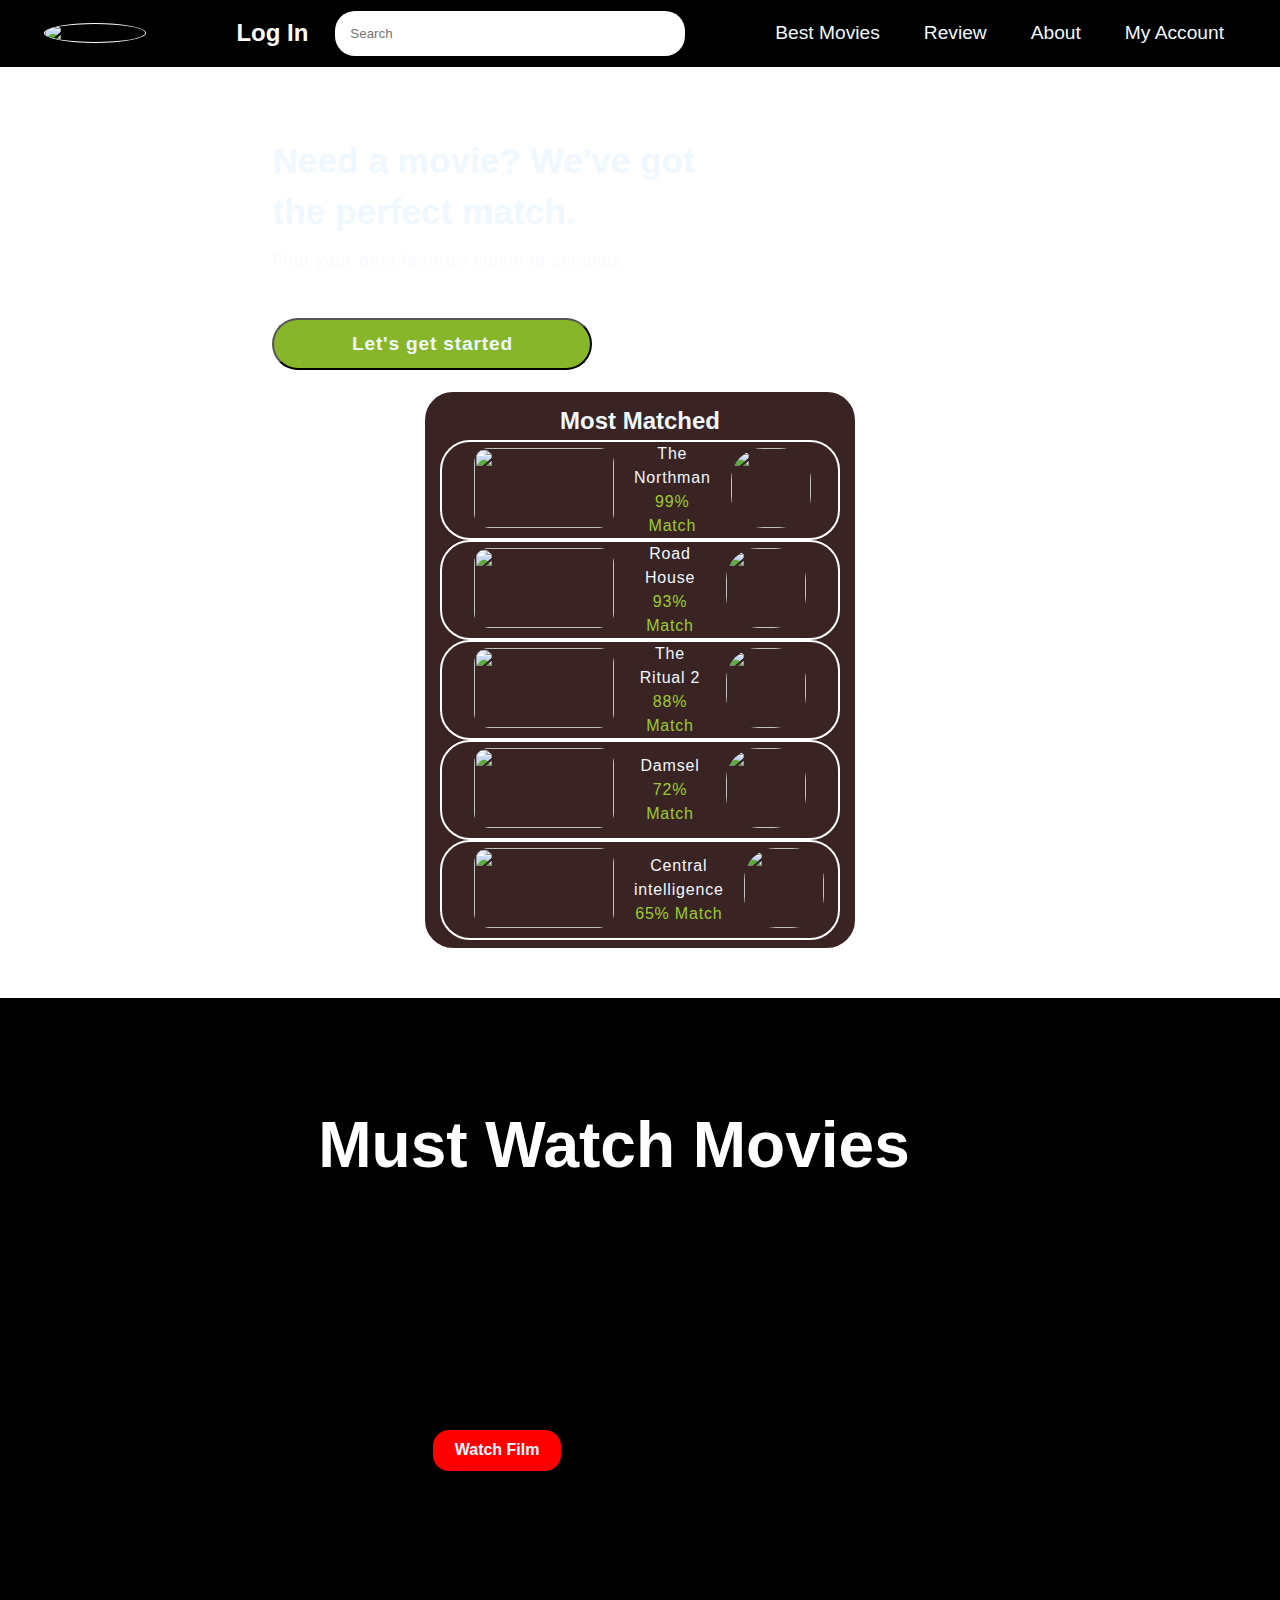
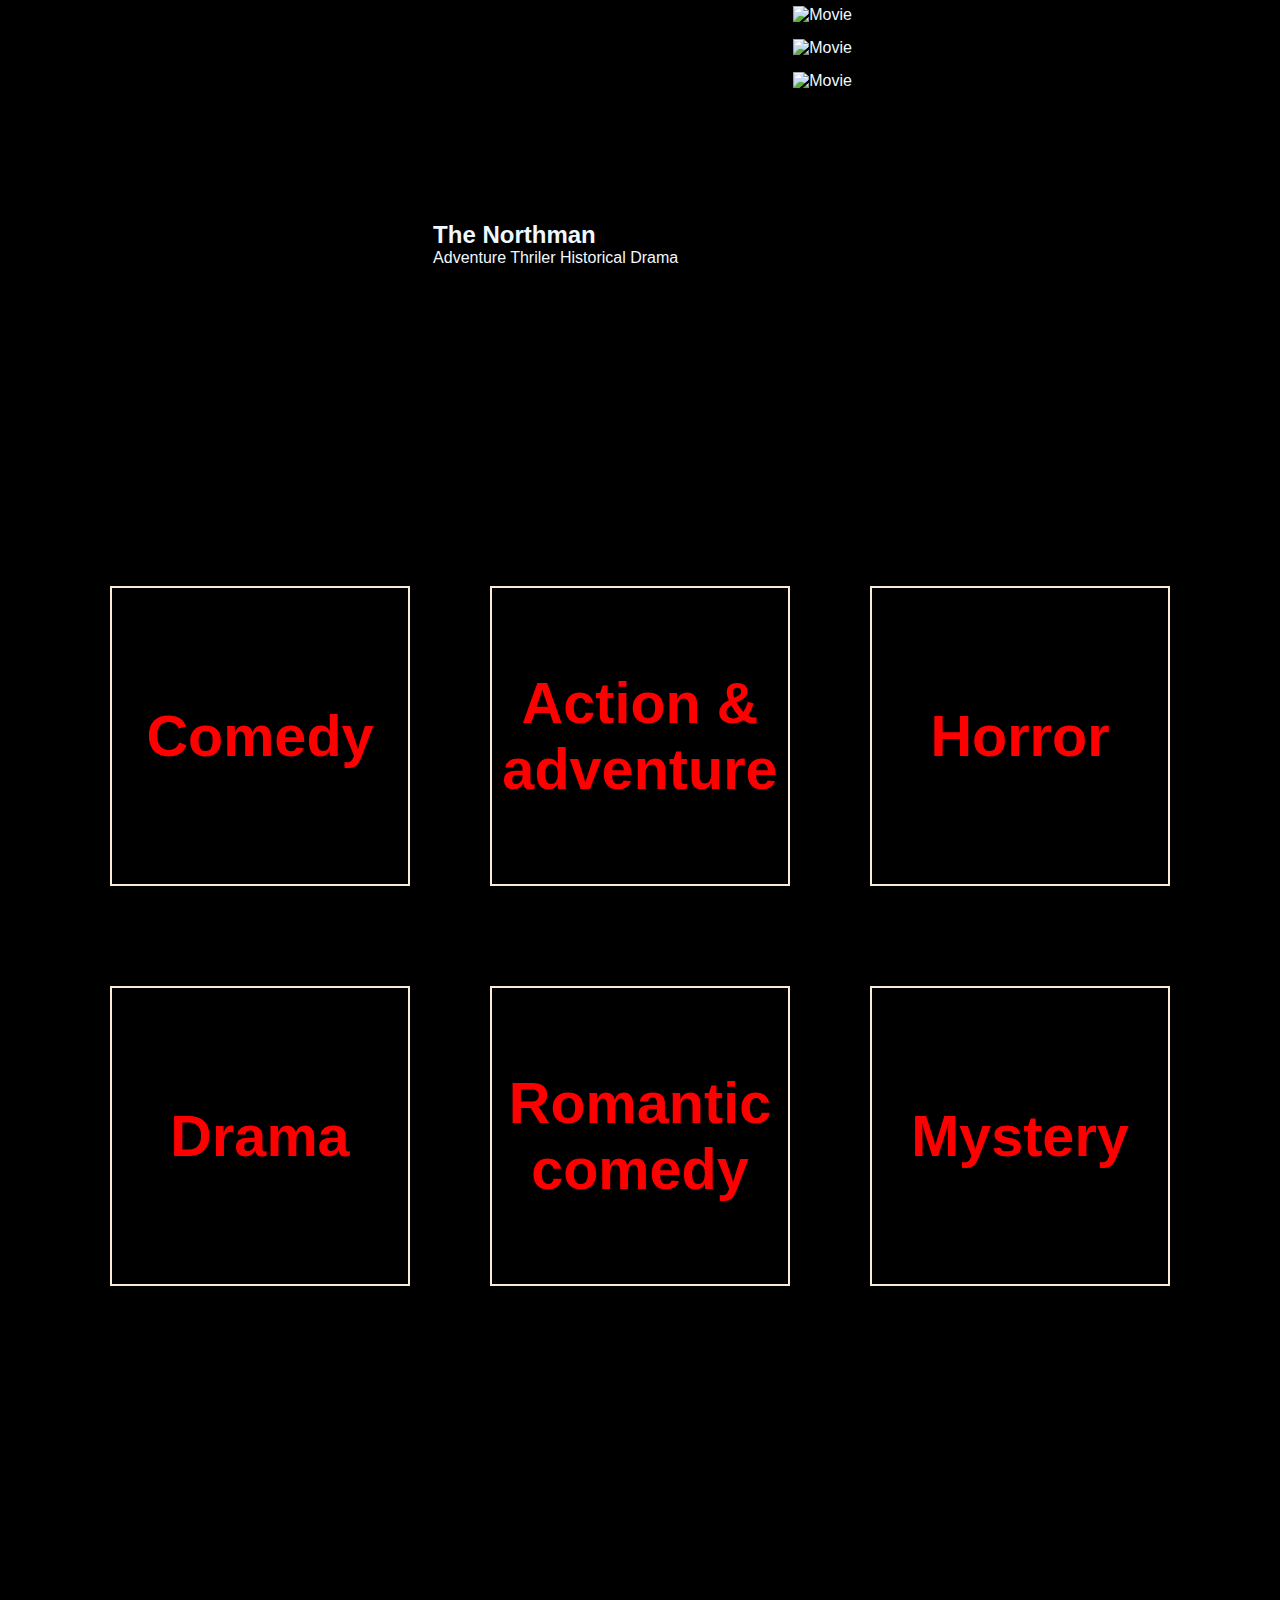
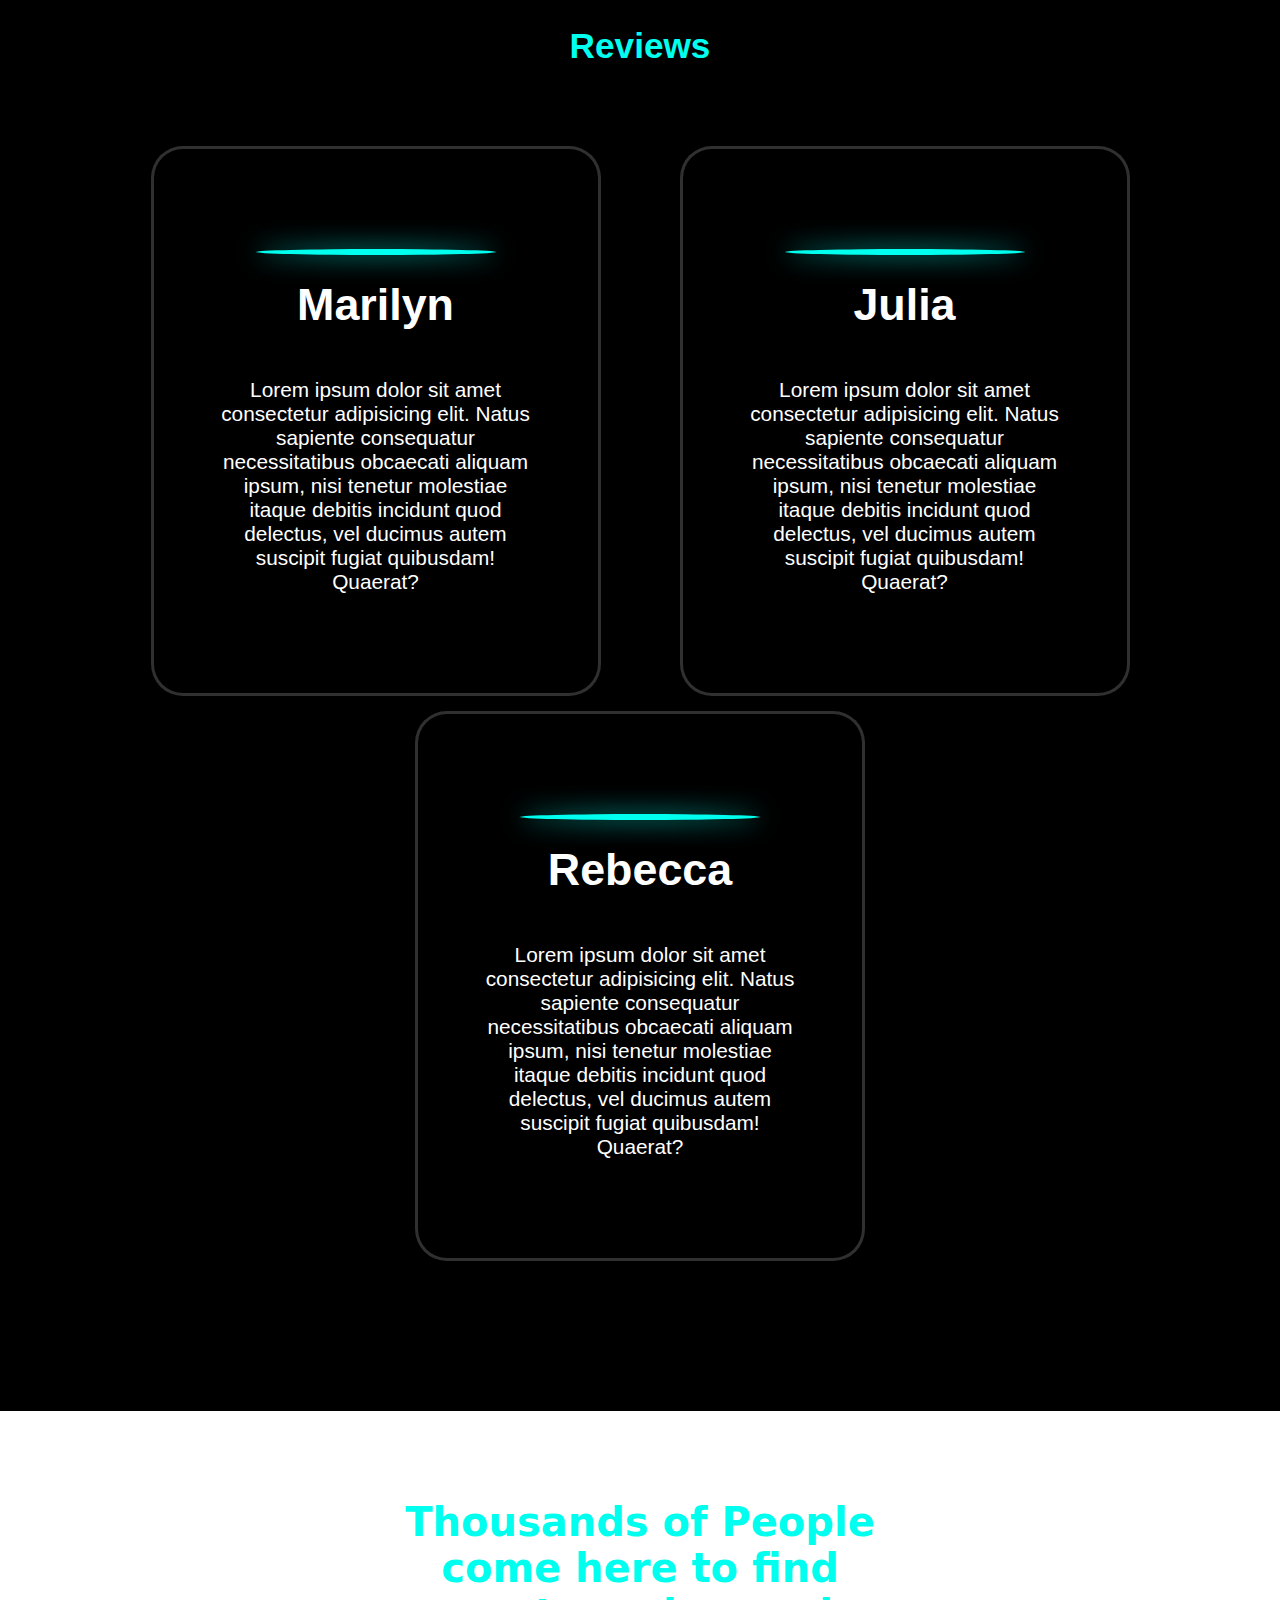
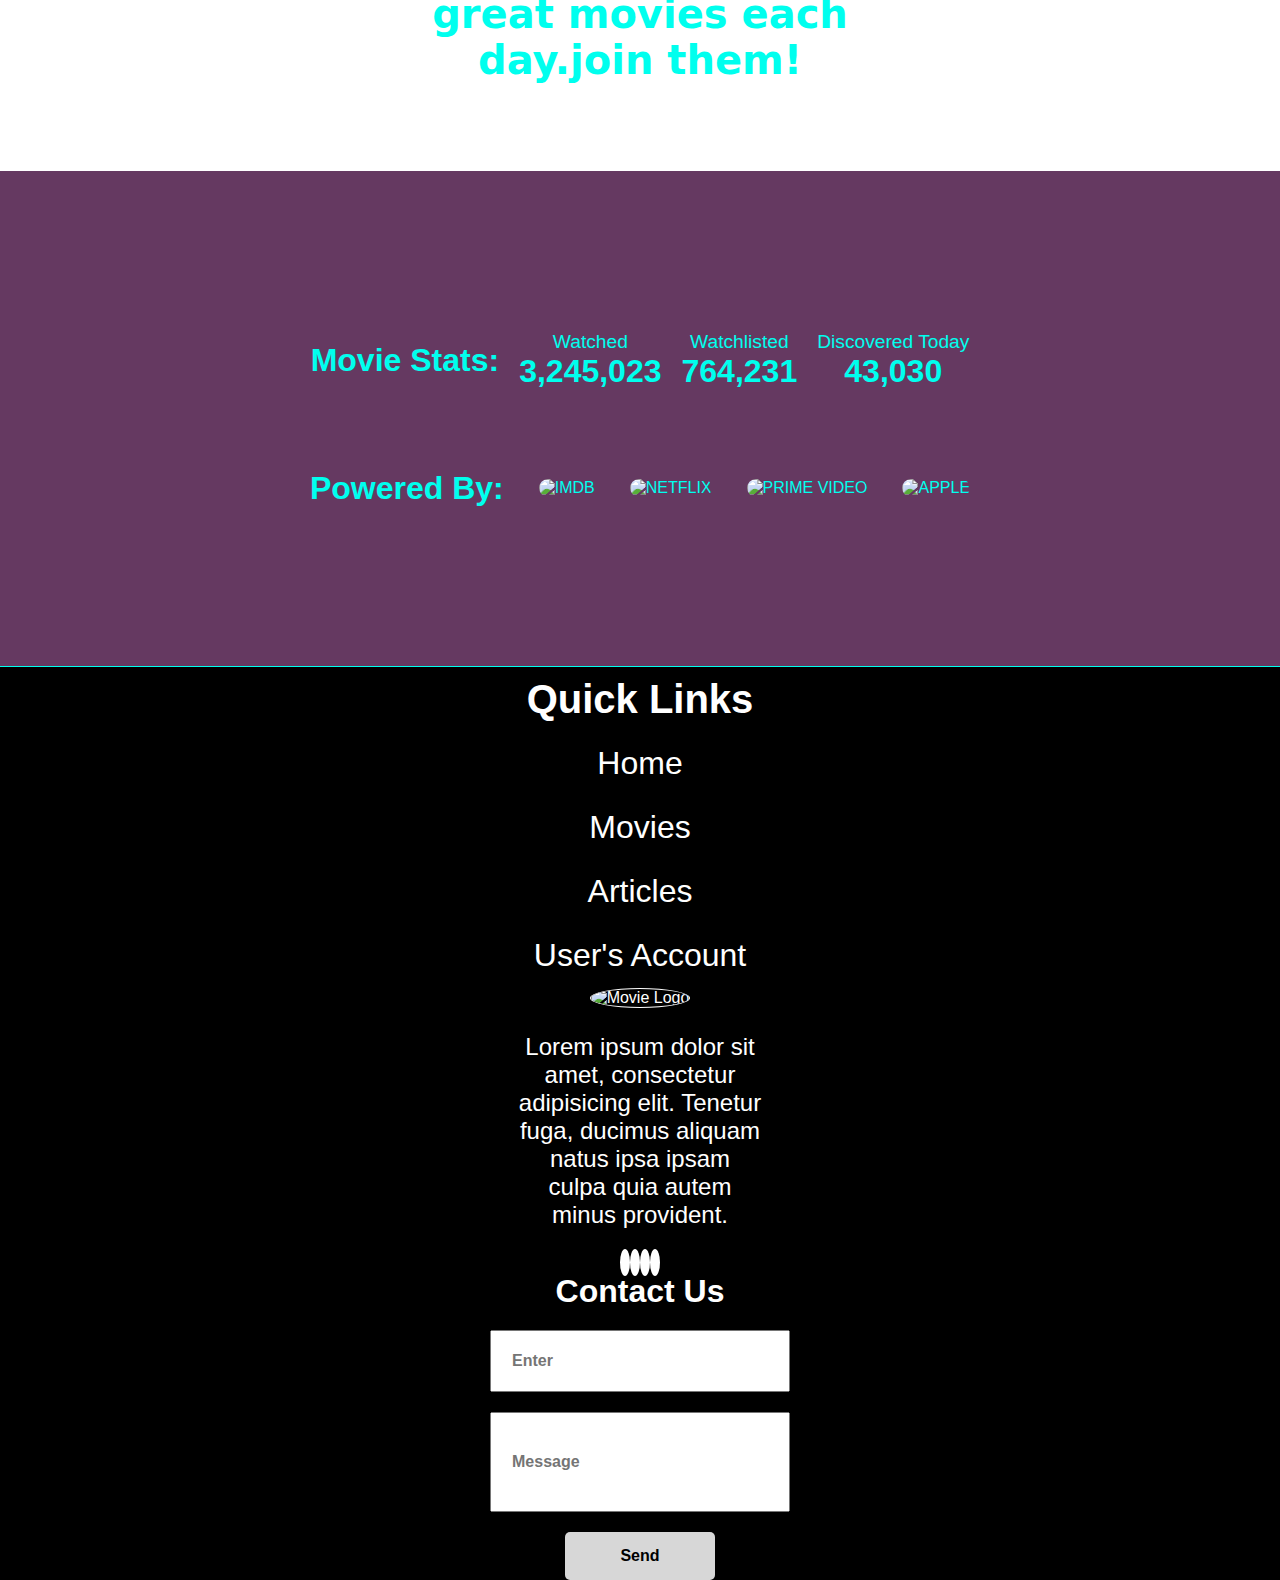
==== Main Page/index.html @ 1538bf9d "organized main page" ====
<!DOCTYPE html>
<html lang="en">
<head>
    <meta charset="UTF-8">
    <meta name="viewport" content="width=device-width, initial-scale=1.0">
    <title>Document</title>
    <link rel="stylesheet" href="style.css">
    <!-- <link href='https://unpkg.com/boxicons@2.1.4/css/boxicons.min.css' rel='stylesheet'> -->
</head>
<header>
    <div class="logoDiv">
        <img src="https://uploads.turbologo.com/uploads/design/preview_image/1733982/preview_image20201107-10802-1oy8rgr.png" alt="navbarLogo">
    </div>
    <div class="searchAndLogin">
        <h2>Log In</h2>
        <div>
            <input type="text" placeholder="Search">
            <!-- search icon -->
        </div>
    </div>
    <div class="contentDiv">
        <p>Best Movies</p>
        <p>Review</p>
        <p>About</p>
        <p>My Account</p>
    </div>
    
</header>

<body>
    <!-- Firs Section -->
    <section class="firstSection">
        <!-- first div -->
        <div class="getStartedDiv">
            <div class="getStartedDivText">
                <h1>Need a movie? We've got the perfect match.</h1>
                <p>Find your next favorite movie in seconds</p>
            </div>
            <div class="getStartedDivBtn">
                <button>Let's get started</button>
            </div>
        </div>

        <!-- second div -->
        <div class="mostMatchedDiv">
            <div class="mostMatchedDivTitle">
                <h2>Most Matched</h2>
            </div>
            <div class="mostMatchedDivMoviesMain">

                <div class="mostMatchedDivMovies">
                    <div class="mostMatchedDivMoviesImgDiv"><img src="https://images-r2.thebrag.com/var/uploads/2022/04/The-Northman.jpg" alt=""></div>
                    <div class="mostMatchedDivMoviesText">
                        <p>The Northman</p>
                        <p>99% Match</p>   
                    </div>
                    <div class="mostMatchedDivMoviesPlatform"><img src="https://encrypted-tbn0.gstatic.com/images?q=tbn:ANd9GcQGZhYUrmk6vDmi1-Pj7oI-HzTpQDCi9-IFTA&s" alt=""></div>
                </div>

                <div class="mostMatchedDivMovies">
                    <div class="mostMatchedDivMoviesImgDiv"><img src="https://images-r2.thebrag.com/var/uploads/2022/04/The-Northman.jpg" alt=""></div>
                    <div class="mostMatchedDivMoviesText">
                        <p>Road House</p>
                        <p>93% Match</p>
                    </div>
                    <div class="mostMatchedDivMoviesPlatform"><img src="https://encrypted-tbn0.gstatic.com/images?q=tbn:ANd9GcQGZhYUrmk6vDmi1-Pj7oI-HzTpQDCi9-IFTA&s" alt=""></div>
                </div>

                <div class="mostMatchedDivMovies">
                    <div class="mostMatchedDivMoviesImgDiv"><img src="https://images-r2.thebrag.com/var/uploads/2022/04/The-Northman.jpg" alt=""></div>
                    <div class="mostMatchedDivMoviesText">
                        <p>The Ritual 2</p>
                        <p>88% Match</p>
                    </div>
                    <div class="mostMatchedDivMoviesPlatform"><img src="https://encrypted-tbn0.gstatic.com/images?q=tbn:ANd9GcQGZhYUrmk6vDmi1-Pj7oI-HzTpQDCi9-IFTA&s" alt=""></div>
                </div>

                <div class="mostMatchedDivMovies">
                    <div class="mostMatchedDivMoviesImgDiv"><img src="https://images-r2.thebrag.com/var/uploads/2022/04/The-Northman.jpg" alt=""></div>
                    <div class="mostMatchedDivMoviesText">
                        <p>Damsel</p>
                        <p>72% Match</p>
                    </div>
                    <div class="mostMatchedDivMoviesPlatform"><img src="https://encrypted-tbn0.gstatic.com/images?q=tbn:ANd9GcQGZhYUrmk6vDmi1-Pj7oI-HzTpQDCi9-IFTA&s" alt=""></div>
                </div>

                <div class="mostMatchedDivMovies">
                    <div class="mostMatchedDivMoviesImgDiv"><img src="https://images-r2.thebrag.com/var/uploads/2022/04/The-Northman.jpg" alt=""></div>
                    <div class="mostMatchedDivMoviesText">
                        <p>Central intelligence</p>
                        <p>65% Match</p>
                    </div>
                    <div class="mostMatchedDivMoviesPlatform"><img src="https://encrypted-tbn0.gstatic.com/images?q=tbn:ANd9GcQGZhYUrmk6vDmi1-Pj7oI-HzTpQDCi9-IFTA&s" alt=""></div>
                </div>
                
            </div>
        </div>
    </section>
    
    <section class="M">
        <div class="secondSectionTitle">
            <h1>Must Watch Movies</h1>
        </div>
    </section>
    <!-- Second Section -->
    <section class="secondSection">
        <div class="secondSectionMainDiv">
                <div class="secondSectionContentLeft">
                    <div class="secondSectionContentLeftBtn"><button>Watch Film</button></div>
                
                    <div class="secondSectionContentLeftText">
                        <h2>The Northman</h2>
                        <p>Adventure Thriler Historical Drama</p>
                    </div>
                </div>
            <div class="secondSectionContent">

                    <!-- <div class="secondSectionTitle">
                        <h1>Must Watch Movies</h1>
                    </div> -->
                <div class="secondSectionContentMovies">
                    <div class="secondSectionContentMoviesDiv">
                        <div><img class="mostMatchedDivMoviesImg" src="https://images-r2.thebrag.com/var/uploads/2022/04/The-Northman.jpg" alt="Movie"></div>
                        <div><img class="mostMatchedDivMoviesImg" src="https://images-r2.thebrag.com/var/uploads/2022/04/The-Northman.jpg" alt="Movie"></div>
                        <div><img class="mostMatchedDivMoviesImg" src="https://images-r2.thebrag.com/var/uploads/2022/04/The-Northman.jpg" alt="Movie"></div>
                    </div>
                    <div class="secondSectionContentMoviesDiv">
                        <div><img class="mostMatchedDivMoviesImg" src="https://images-r2.thebrag.com/var/uploads/2022/04/The-Northman.jpg" alt="Movie"></div>
                        <div><img class="mostMatchedDivMoviesImg" src="https://images-r2.thebrag.com/var/uploads/2022/04/The-Northman.jpg" alt="Movie"></div>
                        <div><img class="mostMatchedDivMoviesImg" src="https://images-r2.thebrag.com/var/uploads/2022/04/The-Northman.jpg" alt="Movie"></div>
                    </div>
                    <div class="secondSectionContentMoviesDiv">
                        <div><img class="mostMatchedDivMoviesImg" src="https://images-r2.thebrag.com/var/uploads/2022/04/The-Northman.jpg" alt="Movie"></div>
                        <div><img class="mostMatchedDivMoviesImg" src="https://images-r2.thebrag.com/var/uploads/2022/04/The-Northman.jpg" alt="Movie"></div>
                        <div><img class="mostMatchedDivMoviesImg" src="https://images-r2.thebrag.com/var/uploads/2022/04/The-Northman.jpg" alt="Movie"></div>
                    </div>
                </div>
            </div>
        </div>
    </section>


    <section class="genresSection">
        <div class="genresSectionTitle">
            <h1>Discover Your Favorite Genres</h1>
        </div>
        
        <div class="genresSectionMovies">
            <div class="genresSectionMoviesChild1">
                <div><h1>Comedy</h1></div>
                <div><h1>Action & adventure</h1></div>
                <div><h1>Horror</h1></div>
            </div>
            <div class="genresSectionMoviesChild2">
                <div><h1>Drama</h1></div>
                <div><h1>Romantic comedy</h1></div>
                <div><h1>Mystery</h1></div>
            </div>
        </div>
    </section>

    <!-- Review Section -->
    <!-- <section class="reviewSection">
        <div class="reviewSectionTitle"><h1>Reviews</h1></div>

        <div class="reviewSectionReviews">
            <div></div>
            <div></div>
            <div></div>
            <div></div>
            <div></div>
            <div></div>
            <div></div>
            <div></div>
        </div>
    </section> -->
    
<section class="testimonials" id="testimonials">
    <div class="testimonials-box">
        <h2 class="heading">Reviews</h2>
        <div class="wrapper">
            <div class="testimonial-item">
                <img src="https://github.com/MLYTC1/Portfolio.github.io/blob/main/images/42e5bea5d8b6f7235f6cc5a4087cfa4a.jpg?raw=true" alt="">
                <h2>Marilyn</h2>
                <div class="rating">
                    <i class='bx bxs-star' id="star"></i>
                    <i class='bx bxs-star' id="star"></i>
                    <i class='bx bxs-star' id="star"></i>
                    <i class='bx bxs-star' id="star"></i>
                    <i class='bx bxs-star' id="star"></i>
                </div>
                <p>Lorem ipsum dolor sit amet consectetur adipisicing elit.
                    Natus sapiente consequatur necessitatibus obcaecati
                    aliquam ipsum, nisi tenetur molestiae itaque debitis
                    incidunt quod delectus, vel ducimus autem suscipit
                    fugiat quibusdam! Quaerat?</p>
            </div>

            <div class="testimonial-item">
                <img src="https://github.com/MLYTC1/Portfolio.github.io/blob/main/images/b6ae1120aa568eb89d2b5a44ca0e4eb4.jpg?raw=true" alt="">
                <h2>Julia</h2>
                <div class="rating">
                    <i class='bx bxs-star' id="star"></i>
                    <i class='bx bxs-star' id="star"></i>
                    <i class='bx bxs-star' id="star"></i>
                    <i class='bx bxs-star' id="star"></i>
                    <i class='bx bxs-star' id="star"></i>
                </div>
                <p>Lorem ipsum dolor sit amet consectetur adipisicing elit.
                    Natus sapiente consequatur necessitatibus obcaecati
                    aliquam ipsum, nisi tenetur molestiae itaque debitis
                    incidunt quod delectus, vel ducimus autem suscipit
                    fugiat quibusdam! Quaerat?</p>
            </div>


            <div class="testimonial-item">
                <img src="https://github.com/MLYTC1/Portfolio.github.io/blob/main/images/89ff1a5fdc3734cc90c7eba167f95ab6.jpg?raw=true" alt="">
                <h2>Rebecca</h2>
                <div class="rating">
                    <i class='bx bxs-star' id="star"></i>
                    <i class='bx bxs-star' id="star"></i>
                    <i class='bx bxs-star' id="star"></i>
                    <i class='bx bxs-star' id="star"></i>
                    <i class='bx bxs-star' id="star"></i>
                </div>
                <p>Lorem ipsum dolor sit amet consectetur adipisicing elit.
                    Natus sapiente consequatur necessitatibus obcaecati
                    aliquam ipsum, nisi tenetur molestiae itaque debitis
                    incidunt quod delectus, vel ducimus autem suscipit
                    fugiat quibusdam! Quaerat?</p>
            </div>

        </div>
    </div>
</section>

    <!-- Info Section -->
    <section class="infoSection">

        <div class="infoSectionTop">
            <div><h1>Thousands of People come here to find great movies each day.join them!</h1></div>
        </div>

        <div class="infoSectionBottom">
            <div class="infoSectionBottomTop">
                <div><h1>Movie Stats:</h1></div>
                <div>
                    <p>Watched</p>
                    <h1>3,245,023</h1>
                </div>
                <div>
                    <p>Watchlisted</p>
                    <h1>764,231</h1>
                </div>
                <div>
                    <p>Discovered Today</p>
                    <h1>43,030</h1>
                </div>
            </div>

            <div class="infoSectionBottomBottom">
                <div><h1>Powered By:</h1></div>
                <div>
                    <img src="https://pbs.twimg.com/profile_images/1674562292586012673/avGDzo8C_400x400.jpg" alt="IMDB">
                </div>
                <div>
                    <img src="https://encrypted-tbn0.gstatic.com/images?q=tbn:ANd9GcQGZhYUrmk6vDmi1-Pj7oI-HzTpQDCi9-IFTA&s" alt="NETFLIX">
                </div>
                <div>
                    <img src="https://store-images.s-microsoft.com/image/apps.16730.14618985536919905.3e754390-a812-43d7-87fc-335159cd867b.433b2d6b-1694-4511-b3c6-4dcaf99d3bbe" alt="PRIME VIDEO">
                </div>
                <div>
                    <img src="https://yt3.googleusercontent.com/05lhMeAH6tZrPIUsp2yHNz3DwzhKbDUQcxcY0_qeXVyZttR_pktBzw0FcLUSR6D4fVqsEgL3ZO0=s900-c-k-c0x00ffffff-no-rj" alt="APPLE">
                </div>
            </div>

        </div>
    </section>



    <!-- Frequently Asked Questions Section -->
     <!-- <section class="FrequentlyAsked">
        <div class="FrequentlyAskedTitle"><h1>Frequently Asked Questions</h1></div>

<div class="FrequentlyAskedQuestions">
    <div class="faq-item">
        <h1>What is CineMatch?</h1>
        <box-icon class="plusIcon" name="plus-medical"></box-icon>
        <p class="faq-answer">CineMatch is a movie recommendation platform that helps you find movies based on your
            preferences.</p>
    </div>
    <div class="faq-item">
        <h1>How can I give feedback on movie recommendations?</h1>
        <box-icon class="plusIcon" name="plus-medical"></box-icon>
        <p class="faq-answer">You can give feedback through the "Feedback" section available on each recommendation
            page.</p>
    </div>
    <div class="faq-item">
        <h1>Can I create custom movie lists?</h1>
        <box-icon class="plusIcon" name="plus-medical"></box-icon>
        <p class="faq-answer">Yes, you can create custom movie lists by going to the "My Lists" section.</p>
    </div>
    <div class="faq-item">
        <h1>Where can I find upcoming releases?</h1>
        <box-icon class="plusIcon" name="plus-medical"></box-icon>
        <p class="faq-answer">Upcoming releases are listed in the "Releases" tab, updated weekly.</p>
    </div>
    <div class="faq-item">
        <h1>Can I follow friends for recommendations?</h1>
        <box-icon class="plusIcon" name="plus-medical"></box-icon>
        <p class="faq-answer">Yes, you can follow friends and see their movie recommendations in the "Friends" section.
        </p>
    </div>
    <div class="faq-item">
        <h1>Are there premium features available?</h1>
        <box-icon class="plusIcon" name="plus-medical"></box-icon>
        <p class="faq-answer">Yes, CineMatch offers premium features such as ad-free browsing, personalized
            recommendations, and more.</p>
    </div>
</div>

     </section> -->


     <!-- FOOTER :D -->
     <footer class="footer">
        <div class="FooterLinks">
            <h4>Quick Links</h4>
            <p>Home</p>
            <p>Movies</p>
            <p>Articles</p>
            <p>User's Account</p>
        </div>

        <div class="FooterMiddle">
            <div class="FooterLogo"><img src="https://uploads.turbologo.com/uploads/design/preview_image/1733982/preview_image20201107-10802-1oy8rgr.png" alt="Movie Logo"></div>
            <div class="FooterMiddleParagraphDiv">
                <p class="FooterMiddleParagraph">Lorem ipsum dolor sit amet, consectetur adipisicing elit. Tenetur fuga, ducimus aliquam natus ipsa ipsam culpa quia autem minus provident.</p>
            </div>
            <div class="FooterIconsDiv">
                <box-icon class="FooterIcons" name='instagram-alt' type='logo'></box-icon>
                <box-icon class="FooterIcons" name='facebook-circle' type='logo'></box-icon>
                <box-icon class="FooterIcons" name='twitter' type='logo'></box-icon>
                <box-icon class="FooterIcons" name='youtube' type='logo'></box-icon>
            </div>
        </div>

        <div class="FooterContactDiv">
            <div class="FooterContact"><h1>Contact Us</h1></div>
            <div class="FooterContactForm">
                <input class="FooterContactFormInp" type="text" placeholder=Enter Your Email>
                <input class="FooterContactFormInp" type="text" placeholder=Message>
            </div>
            <div class="FooterContactBtn"><button>Send</button></div>
        </div>
     </footer>

     
<!-- <script src="https://cdnjs.cloudflare.com/ajax/libs/jquery/3.6.0/jquery.min.js"></script>
<script src="https://unpkg.com/boxicons@2.1.4/dist/boxicons.js"></script> -->
<script src="script.js"></script>
</body>
</html>
---- Main Page/style.css ----
*{
    margin: 0;
    padding: 0;
    box-sizing: border-box;
    font-family: sans-serif;
}
:root {
    --bg-color: #080808;
    --second-bg-color: #131313;
    --text-color: white;
    --main-color: #00ffee;
}
html{
    display: flex;
    flex-direction: column;
    object-fit: contain;
}
header{
    display: flex;
    justify-content: space-around;
    border-bottom: 1px solid black;
    align-items: center;
    background-color: black;
}
.logoDiv > img{
    width: 100px;
    height: 100px;
    border-radius: 50%;
    margin: 10px;
    cursor: pointer;
    border: 1px solid white;
}
.searchAndLogin{
    display: flex;
    justify-content: center;
    align-items: center;
    color: white;
}
.searchAndLogin > h2 {
    border-radius: 10px;
    padding: 12px;
    cursor: pointer;
    transition: 0.25s;
}
.searchAndLogin > h2:hover {
    background-color: hsl(0, 0%, 15%);
}
.searchAndLogin > div > input{
    padding: 15px;
    margin-left: 15px;
    width: 350px;
    border: none;
    outline: none;
    border-radius: 20px;
}
.contentDiv{
    display: flex;
    margin: 10px;
    gap: 20px;
    font-size: 1.2rem;
    color: aliceblue;
}
.contentDiv > p{
    border-radius: 10px;
    padding: 12px;
    cursor: pointer;
    transition: 0.25s;
}
.contentDiv>p:hover{
    background-color: hsl(0, 0%, 15%);
}
@media (max-width: 768px) {
    header {
        flex-direction: column;
        justify-content: center;
        align-items: flex-start;
        padding: 10px;
    }

    .logoDiv>img {
        width: 70px;
        height: 70px;
    }

    .searchAndLogin {
        flex-direction: column;
        align-items: flex-start;
        width: 100%;
    }

    .searchAndLogin>div>input {
        width: 100%;
        margin: 10px 0;
    }
    .contentDiv>p,
    .searchAndLogin>h2 {
        font-size: 1rem;
    }
}
@media (min-width: 769px) and (max-width: 1024px) {
    .logoDiv>img {
        width: 80px;
        height: 80px;
    }

    .searchAndLogin>div>input {
        width: 300px;
    }

    .contentDiv {
        gap: 15px;
    }
    .contentDiv>p,
    .searchAndLogin>h2 {
        font-size: 1.1rem;
    }


    .contentDiv {
        flex-wrap: wrap;
    }
        
}
.firstSection {
    background-image: url(https://dnm.nflximg.net/api/v6/BvVbc2Wxr2w6QuoANoSpJKEIWjQ/AAAAQSKVC4S7iOXo0h3DWlk2PMpvWhm3r87L02bUk9kWRRuyGzIFJ6Nms1cyddW6tFERzlNdJR3BCQUCC1HhLMglXTyfFYFF4EVxVElBDiokg12YI6vlfBZRQI3B2ft7F2HJalvNwiO9Z0zXnZOGfTXqoQg-bV4.jpg?r=99f);
    background-repeat: no-repeat;
    background-position: center;
    background-size: cover;
    color: aliceblue;
    display: flex;
    justify-content: center;
    align-items: center;
    height: auto;
    width: auto;
    flex-wrap: wrap;
    padding: 3rem;
}
.getStartedDivText > h1{
    font-size: 2.2rem;
    width: 60%;
    padding-bottom: 15px;
    line-height: 3.2rem;
    font-weight: 600;
    font-family: 'Trebuchet MS', 'Lucida Sans Unicode', 'Lucida Grande', 'Lucida Sans', Arial, sans-serif;
}
.getStartedDivText > p{
    opacity: 0.5;
    letter-spacing: 0.1rem;
}
.getStartedDivBtn > button{
    padding: 13px;
    width: 20rem;
    margin-top: 3rem;
    font-size: 1.2rem;
    letter-spacing: 0.050rem;
    font-weight: bolder;
    color: aliceblue;
    background-color: hsl(80, 62%, 44%);
    border-radius: 30px;
    cursor: pointer;
    transition: 0.25s;
}
.getStartedDivBtn>button:hover{
    background-color: hsl(80, 62%, 54%);
    color: red;
}
.getStartedDiv{
    display: flex;
    flex-direction: column;
    justify-content: left;
    align-items: start;
    margin: 20px;
}
.mostMatchedDiv{
    display: flex;
    flex-direction: column;
    justify-content: space-around;
    align-items: center;
    border: 2px solid white;
    padding: 15px;
    /* padding-left: 150px;
    padding-right: 150px; */
    border-radius: 30px;
    height: 560px;
    background-color: rgb(57, 35, 35);
}
.mostMatchedDivMoviesImgDiv >img{
    width: 140px;
    height: 80px;
    border-radius: 15px;
}
.mostMatchedDivMovies{
    display: flex;
    flex-direction: row;
    border: 2px solid white;
    padding: 2rem;
    width: 400px;
    height: auto;
    justify-content: space-between;
    gap: 20px;
    height: 100px;
    align-items: center;
    border-radius: 30px;
}
.mostMatchedDivTitle > h2{
    text-align: center;
    margin-bottom: 0.3rem;
}
.mostMatchedDivMoviesPlatform > img{
    width: 80px;
    height: 80px;
    border-radius: 2rem;
    object-fit: contain;
}
.mostMatchedDivMoviesText{
    text-align: center;
    line-height: 1.5rem;
    letter-spacing: 0.05rem; 
}
.mostMatchedDivMoviesText > p:nth-child(1){
    color: aliceblue;
}
.mostMatchedDivMoviesText>p:nth-child(2) {
    color: yellowgreen;
}
/* .mostMatchedDivMoviesMain{
    display: flex;
    flex-direction: column;
    justify-content: center;
    align-items: center;
    flex-wrap: wrap;
} */
.secondSection {
    height: 100vh;
    border: 5px solid black;
    display: flex;
    flex-direction: row;
    align-items: center;
    justify-content: center;
    background-color: black;
}
.secondSectionMainDiv {
    display: flex;
    flex-direction: row;
    /* background-color: hsl(0, 15%, 21%); */
    background: url(https://www.nischenkino.de/wp-content/uploads/2022/11/the-northman-title.jpg);
    background-position: center;
    background-repeat: no-repeat;
    background-size: cover;
    align-items: center;
    justify-content: center;
    margin: 0 auto;
    width: 80%;
    height: 70%;
    color: aliceblue;
}
.secondSectionContentMoviesDiv > div > img {
    width: auto 200px;
    height: 130px;
}
.secondSectionContentMoviesDiv{
    display: flex;
    gap: 15px;
    padding: 5px;
    justify-content: center;
    align-items: center;
    /* flex-wrap: wrap; */
}
.secondSectionContentMovies{
    display: flex;
    flex-direction: column;
    justify-content: center;
    align-items: center;
    flex-wrap: wrap;
}
@media (max-width: 880px){
    .secondSectionContentMovies>:nth-child(1) {
            display: flex;
            flex-direction: column;
        }
    .secondSectionContentMovies>:nth-child(2){
        display: none;
    }
    .secondSectionContentMovies>:nth-child(3) {
        display: none;
    }
    .FooterLogo{
        width: auto;
        height: auto;
        display: flex;
        justify-content: right;
        align-items: start;
        /* margin-left: -200px; */
}
.FooterMiddleParagraphDiv{
    width: 350px;
}
.FooterMiddle{
    width: 200px;
}
.testimonial-item{
    width: auto;
}
.testimonial-item > img {
    width: auto;
}
.wrapper{
    width: auto;
}
.mostMatchedDiv{
    width: 300px;
}
.mostMatchedDiv > div {
    width: 100px;
    justify-content: center;
    align-items: center;
    left: 0;
    margin-left: -200px;
}
.mostMatchedDivMovies{
    width: 300%;
}
.mostMatchedDivTitle{
    justify-content: center;
    align-items: center;
    display: flex;
}
.firstSection{
    width: auto;
}
.FooterContactDiv{
    width: auto;
    height: auto;
}
.FooterContactForm {
    width: auto;
    height: auto;
}
.FooterContactFormInp{
    width: 10px;
    height: auto;
}
.mostMatchedDiv{
    display: none;
}
.FooterIconsDiv{
    display: flex;
    gap: 8px;
}
}
@media (max-width: 1320px) {
    .secondSectionContentMovies>:nth-child(1) {
        display: flex;
        flex-direction: column;
        width: auto;
    }
    .secondSectionContentMoviesDiv{
        width: auto;
    }
    .secondSectionContentMoviesDiv >div> img {
        position: relative;
    }
    .secondSectionContentMovies>:nth-child(2) {
        display: none;
    }

    .secondSectionContentMovies>:nth-child(3) {
        display: none;
    }
    .footer{
        display: flex;
        flex-direction: column;
    }
    .testimonial-item{
        display: flex;
    }
}
@media (max-width: 630px){
    .secondSectionContentMovies{
        display: none;
    }
    .M{
        width: auto;
        display: flex;
        justify-content: center;
        align-items: center;
    }
    .M > h1{
        width: auto;
        display: flex;
        justify-content: center;
        align-items: center;
    }
}
.secondSectionMainDivLEFT{
    display: flex;
    flex-direction: column;
    justify-content: space-between;
    gap: 300px;
}
.secondSectionContent{
    display: flex;
    flex-direction: column;
}
.secondSectionContentLeft{
    display: flex;
    flex-direction: column;
    justify-content: left;
    gap: 350px;
    margin-right: 100px;
    padding: 10px;
}
.secondSectionContentLeftBtn > button{
    padding: 0.7rem;
    width: 8rem;
    border-radius: 1rem;
    border: none;
    font-size: 1rem;
    font-weight: bolder;
    color: aliceblue;
    background-color: hsl(0, 100%, 50%);
    cursor: pointer;
    transition: 0.25s;
}
.secondSectionContentLeftBtn>button:hover{
    background-color: hsl(0, 100%, 60%);
}
.secondSectionTitle{
    display: flex;
    justify-content: center;
    align-items: center;
    /* text-align: center; */
    background-color: black;
    color: white;
    margin: 100px;
    width: 80%;
}
.M{
    background-color: black;
    height: 200px;
    padding: 100px;
    font-weight: bolder;
    font-size: 2rem;
    padding: 10px;
}


.genresSection{
    display: flex;
    flex-direction: column;
    justify-content: center;
    align-items: center;
    height: 100vh auto;
    background-color: black;
}
.genresSectionTitle > h1{
    font-weight: bolder;
    font-size: 2.6rem;

}
.genresSectionMovies{
    display: flex;
    flex-direction: column;
    justify-content: center;
    align-items: center;
    gap: 100px;
    padding: 40px;
}
.genresSectionMoviesChild1{
    display: flex;
    flex-direction: row;
    justify-content: center;
    align-items: center;
    gap: 5rem;
    text-align: center;
    flex-wrap: wrap;
}
.genresSectionMoviesChild1 > div{
    width: 300px;
    height: 300px;
    border: 1px solid black;
    display: flex;
    justify-content: center;
    align-items: center;
    text-align: center;
    color: red;
    border: 2px solid antiquewhite;
    font-size: 1.8rem;
    cursor: pointer;
    transition: 0.5s;
}

.genresSectionMoviesChild2 {
    display: flex;
    flex-direction: row;
    justify-content: center;
    align-items: center;
    gap: 5rem;
    text-align: center;
    flex-wrap: wrap;
    
}

.genresSectionMoviesChild2>div {
    width: 300px;
    height: 300px;
    border: 1px solid black;
    display: flex;
    justify-content: center;
    align-items: center;
    text-align: center;
    color: red;
    border: 2px solid antiquewhite;
    font-size: 1.8rem;
    cursor: pointer;
    transition: 0.5s;
}
.genresSectionMoviesChild2>div:hover,.genresSectionMoviesChild1>div:hover{
    box-shadow: 0 2rem 4rem -2rem rgb(242, 226, 226);
    transform: scale(1.05);
    border-radius: 20px;
    color: greenyellow;
    text-shadow: 0 2rem 4rem -2rem rgb(173, 255, 47);
}








.testimonials-box {
    background-size: cover;
    display: flex;
    justify-content: center;
    align-items: center;
    flex-direction: column;
    flex-wrap: wrap;
}

.testimonials .heading {
    margin-bottom: 5rem;
}

.testimonials-box img {
    width: 15rem;
    border-radius: 50%;
    border: 3px solid var(--main-color);
    box-shadow: 0 0 25px var(--main-color);
}

.wrapper {
    display: flex;
    grid-template-columns: repeat(3, 1fr);
    flex-wrap: wrap;
    justify-content: center;
    gap: 15px;
}

.testimonial-item {
    min-height: 550px;
    max-width: 450px;
    background: rgba(0, 0, 0, 0.7);
    border: 3px solid rgba(238, 238, 238, 0.2);
    border-radius: 2rem;
    margin: 0 2rem;
    padding: 30px 60px;
    cursor: pointer;
    display: flex;
    flex-direction: column;
    align-items: center;
    justify-content: center;
    text-align: center;
    gap: 1.5rem;
    color: white;
    transition: 0.4s ease-in-out;
}

.testimonial-item:hover {
    border: 3px solid var(--main-color);
    transform: translateY(-10px)scale(1.03);
    box-shadow: 0 0 50px var(--main-color);
}

.testimonial-item h2 {
    font-size: 2.8rem;
}

.testimonial-item p {
    font-size: 1.3rem;
}
.testimonials{
    background-color: black;
    height: auto;
    padding-bottom: 150px;
}

.heading{
    color: #00ffee;
    font-size: 2.2rem;
    margin-top: 300px;
}
body {
     cursor: url(https://ani.cursors-4u.net/cursors/cur-13/cur1156.ani), url(https://ani.cursors-4u.net/cursors/cur-13/cur1156.png), auto !important;
 }
 .infoSection{
    display: flex;
    flex-direction: column;
    justify-content: center;
    align-items: center;
 }
 .infoSectionBottom{
    display: flex;
    flex-direction: column;
    justify-content: center;
    align-items: center;
    text-align: center;
    height: 55vh;
    width: 100%;
    background-color: rgb(101, 57, 97);
    gap: 80px;
    color: #00ffee;
 }
 .infoSectionBottomTop{
    display: flex;
    justify-content: center;
    align-items: center;
    gap: 20px;
    text-align: center;
    flex-wrap: wrap;
 }
 .infoSectionBottomTop >div> p{
    font-size: 1.2rem;
 }
  .infoSectionBottomTop>div>h1 {
      font-size: 2rem;
  }
 .infoSectionBottomBottom{
    display: flex;
    justify-content: center;
    align-items: center;
    gap: 35px;
    flex-wrap: wrap;
 }
.infoSectionBottomBottom > div > h1{
    font-size: 2rem;
}
 .infoSectionBottomBottom > div > img{
    width: 80px;
    height: 80px;
    border-radius: 10px;
 }
 .infoSectionTop{
    width: 100%;
    text-align: center;
    font-size: 1.5rem;
    display: flex;
    justify-content: center;
    align-items: center;
    height: 40vh;
    color: #00ffee;
    background: url(https://png.pngtree.com/background/20230616/original/pngtree-large-group-of-people-are-standing-together-in-one-place-picture-image_3620337.jpg);
    background-repeat: no-repeat;
    background-position: center;
    background-size: cover;
}
.infoSectionTop>div{
    width: 40%;
    display: flex;
    justify-content: center;
    align-items: center;
    text-align: center;
}
.infoSectionTop>div>h1{
    font-size: 2.5rem;
    font-family: system-ui, -apple-system, BlinkMacSystemFont, 'Segoe UI', Roboto, Oxygen, Ubuntu, Cantarell, 'Open Sans', 'Helvetica Neue', sans-serif;
}
.FrequentlyAsked{
    display: flex;
    flex-direction: column;
    justify-content: space-evenly;
    align-items: center;
    height: 100vh auto;
    padding: 120px;
    background-color: black;
}
.FrequentlyAskedTitle > h1{
    font-size: 3.5rem;
    letter-spacing: 0.1rem;
    font-weight: bolder;
    color: white;
    font-family: 'Lucida Sans', 'Lucida Sans Regular', 'Lucida Grande', 'Lucida Sans Unicode', Geneva, Verdana, sans-serif;
}
.FrequentlyAskedQuestions{
    display: flex;
    flex-direction: column;
    justify-content: center;
    align-items: center;
    text-align: left;
    width: 60%;
    gap: 40px;
}
.FrequentlyAskedQuestions > div{
    border: 2px solid black;
    padding: 20px;
    width: 100%;
    display: flex;
    flex-direction: row;
    justify-content: space-between;
    align-items: center;
    background-color: white;
    font-weight: bolder;
}
.FrequentlyAskedQuestions>div>h1 {
    font-size: 2rem;

}
.plusIcon{
    cursor: pointer;
}
.FrequentlyAskedTitle{
    margin-bottom: 40px;
}
.faq-answer {
    display: none;
    margin-top: 10px;
    font-size: 1rem;
}

.faq-item {
    margin-bottom: 20px;
    cursor: pointer;
}

.faq-item.open .faq-answer {
    display: block;
}
footer{
    display: flex;
    flex-direction: row;
    justify-content: space-evenly;
    height: auto;
    align-items: center;
    background-color: black;
    flex-wrap: wrap;
    border-top: 1px solid #00ffee;
    color: white;
}
.FooterLinks{
    display: flex;
    flex-direction: column;
    justify-content: center;
    align-items: center;
    font-size: 2rem;
    line-height: 4rem;
    color: white;
}
.FooterLinks > h4{
    font-size: 2.5rem;
}
.FooterMiddle{
    display: flex;
    flex-direction: column;
    justify-content: space-around;
    align-items: center;
    border: 1px solid black;
    height: 100%;
    width: 20%;
    gap: 20px;
    text-align: center;
}
.FooterMiddleParagraph{
    display: flex;
    justify-content: center;
    width: 100%;
    text-align: center;
    font-size: 1.5rem;
    padding: 5px;
}
.FooterLogo > img {
    width: 200px;
    height: 200px;
    border: 1px solid white;
    border-radius: 50%;
}
.FooterIcons{
    width: 60px;
    height: 60px;
    background-color: white;
    border-radius: 50%;
    padding: 5px;
}
.FooterContactDiv{
    display: flex;
    flex-direction: column;
    justify-content: center;
    align-items: center;
    gap: 20px;
}
.FooterContactForm{
    display: flex;
    flex-direction: column;
    justify-content: center;
    align-items: center;
    gap: 20px;
}
.FooterContactForm > input:nth-child(1){
    padding: 20px;
    width: 300px;
    font-size: 1rem;
    font-weight: bold;
}
.FooterContactForm>input:nth-child(2) {
    padding: 20px;
    width: 300px;
    height: 100px;
    font-size: 1rem;
    font-weight: bold;
}
.FooterContactBtn > button{
    padding: 15px;
    width: 150px;
    font-size: 1rem;
    font-weight: bold;
    opacity: 0.9;
    border-radius: 5px;
    border: none;
    cursor: pointer;
}

.container {
    display: grid;
    grid-template-columns: repeat(auto-fit, minmax(200px, 1fr));
    gap: 20px;
}

@media (max-width: 768px) {
    .container {
        grid-template-columns: 1fr;
    }
}
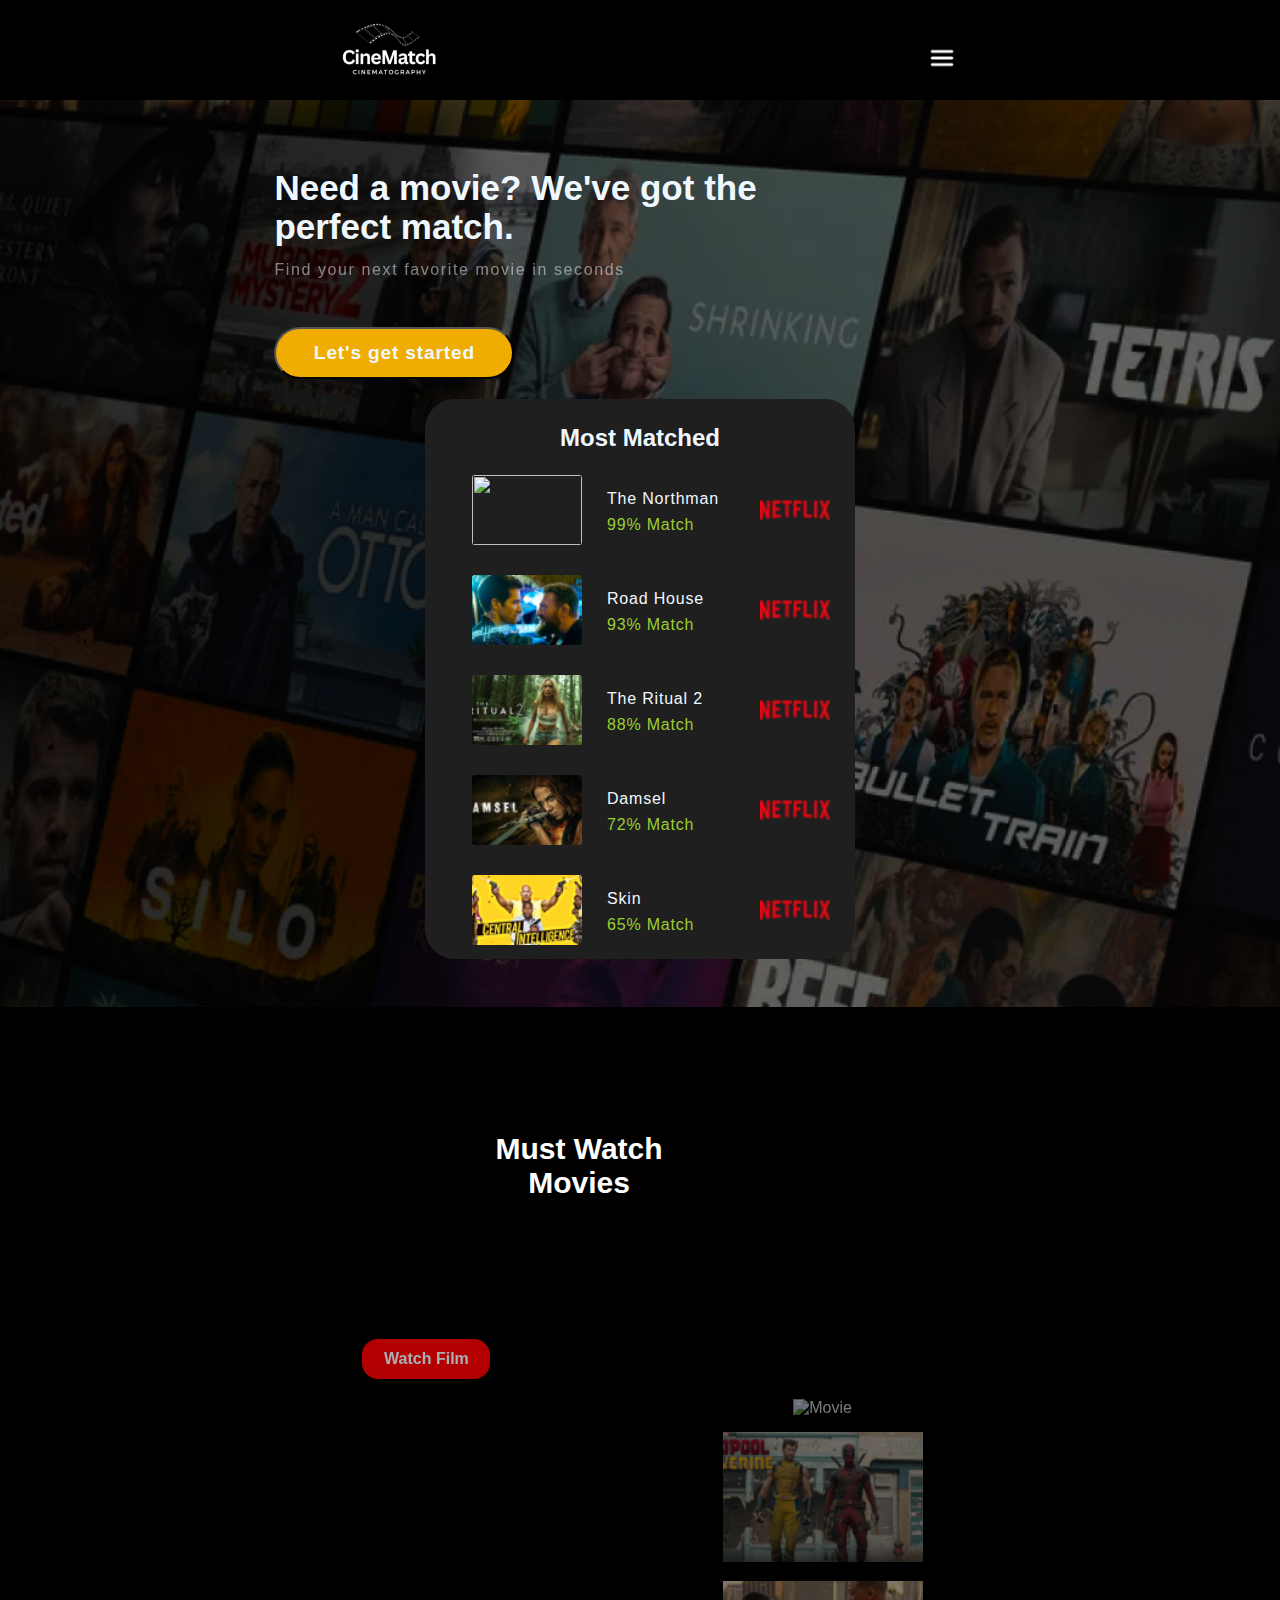
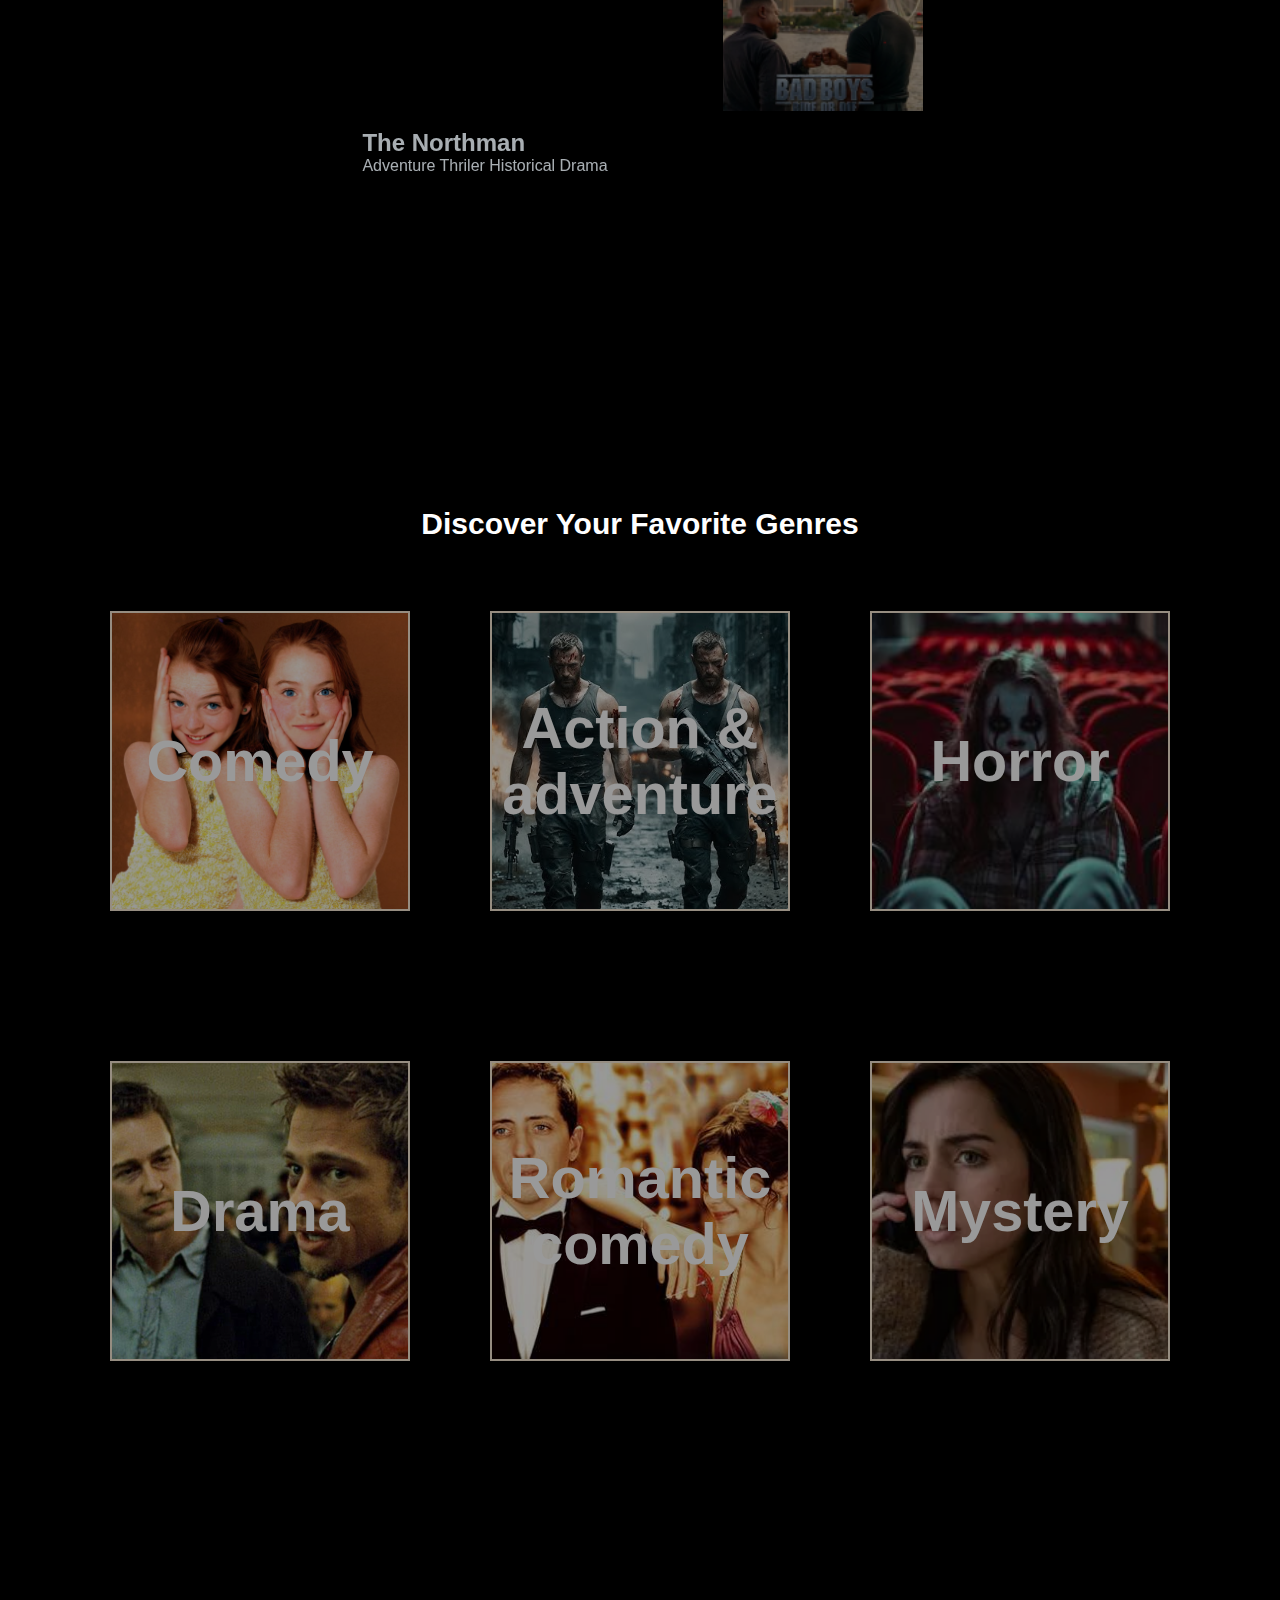
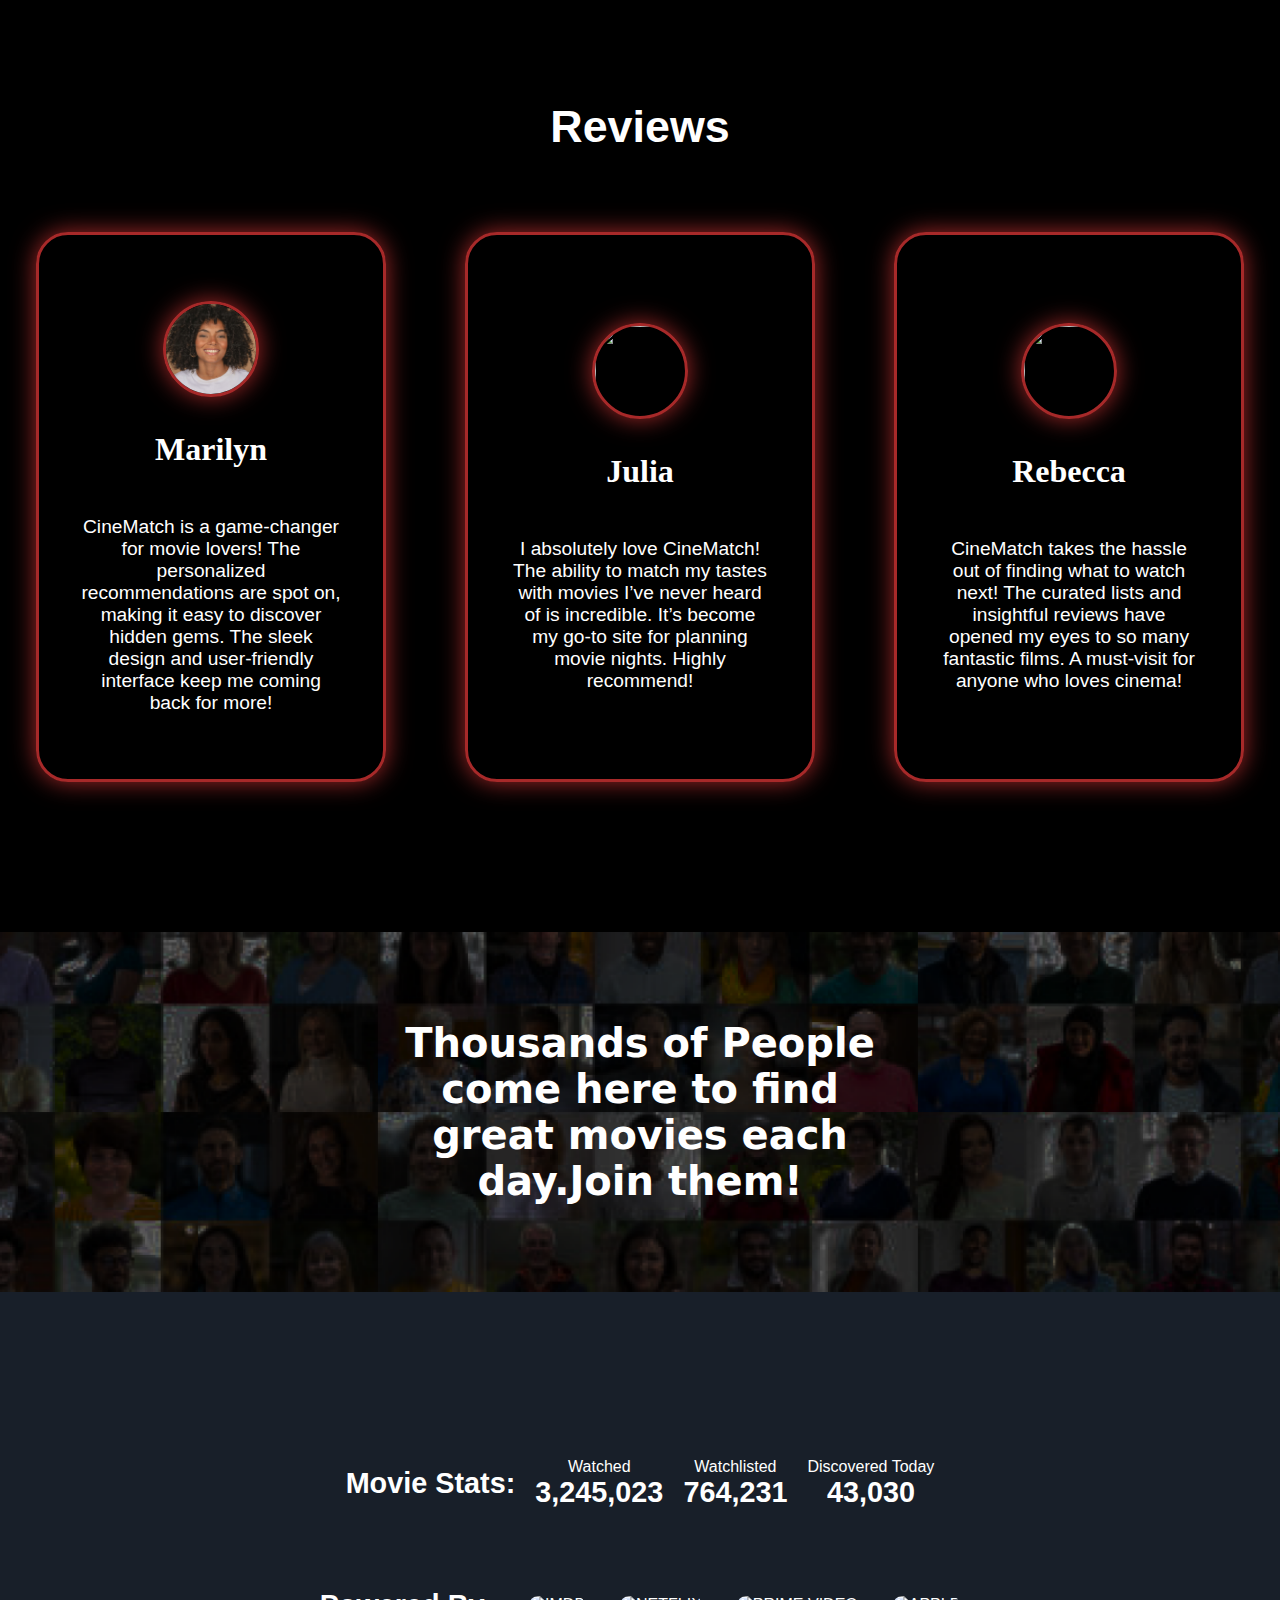
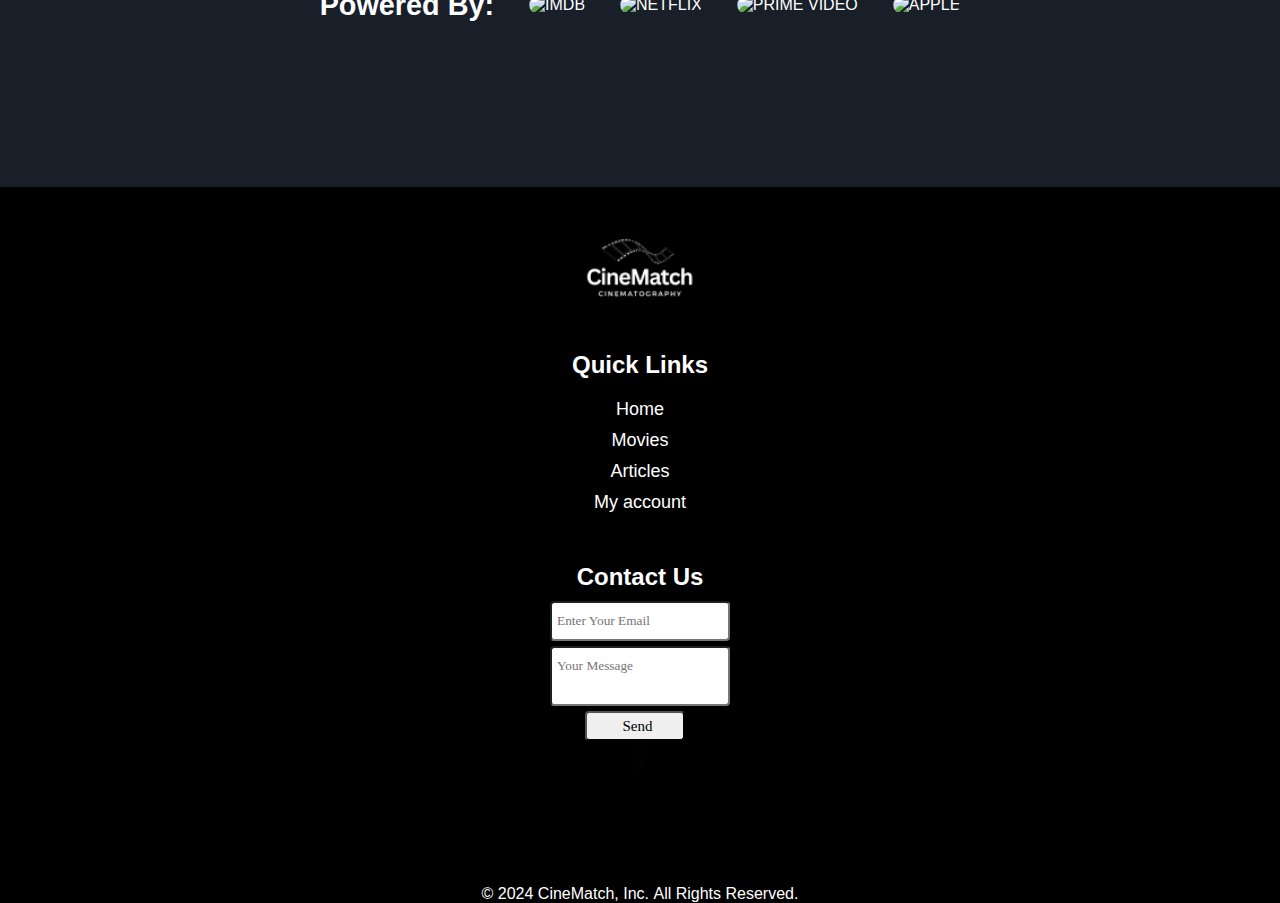
==== commit 0a50c9ee: "elene-2" ====
--- a/Main Page/index.html
+++ b/Main Page/index.html
@@ -6,25 +6,46 @@
     <title>Document</title>
     <link rel="stylesheet" href="style.css">
     <!-- <link href='https://unpkg.com/boxicons@2.1.4/css/boxicons.min.css' rel='stylesheet'> -->
+    <link rel="stylesheet" href="/Main Page/index-media.css">
 </head>
 <header>
-    <div class="logoDiv">
-        <img src="https://uploads.turbologo.com/uploads/design/preview_image/1733982/preview_image20201107-10802-1oy8rgr.png" alt="navbarLogo">
-    </div>
-    <div class="searchAndLogin">
-        <h2>Log In</h2>
-        <div>
-            <input type="text" placeholder="Search">
-            <!-- search icon -->
-        </div>
-    </div>
-    <div class="contentDiv">
-        <p>Best Movies</p>
-        <p>Review</p>
-        <p>About</p>
-        <p>My Account</p>
-    </div>
-    
+    <!--Logo + Name-->
+    <div class="first-header-div">
+        <img src="/images/logo.png" alt="">
+    </div>
+
+
+    <div  class="burger-manu">
+        <img id="burger-manu" src="/images/burger-manu.png" alt="">
+    </div>
+
+    <div id="burgerContent" class="burger-manu-div-content">
+        <img id="x-button" style="width:15px;height:15px; margin-left:70px; margin-top:10px;" src="/images/close-icon.png" alt="">
+        <p><a href="/Main Page/index.html">Home</a></p>
+        <p><a href="/movies.html">Movies</a></p>
+        <p><a href="/Articles.html">Articles</a></p>
+        <p><a href="/Profile Page/profile.html">My account</a></p>
+    </div>
+
+    <!--second header  div -->
+    <div class="second-header-div">
+        <p class="logIn-p"><a href="#">Log In</a></p>
+
+        <!--Search-->
+        <div class="search-div">
+            <input class="search-input" type="text" placeholder="Search...">
+            <img src="/images/Search-icon.png" alt="">
+        </div>
+
+
+        <!--links of pages-->
+        <nav>
+            <p><a href="/Main Page/index.html">Home</a></p>
+            <p><a href="/movies.html">Movies</a></p>
+            <p><a href="/Articles.html">Articles</a></p>
+            <p><a href="/Profile Page/profile.html">My account</a></p>
+        </nav>
+    </div>
 </header>
 
 <body>
@@ -44,7 +65,7 @@
         <!-- second div -->
         <div class="mostMatchedDiv">
             <div class="mostMatchedDivTitle">
-                <h2>Most Matched</h2>
+                <h2 id="most-watch-title">Most Matched</h2>
             </div>
             <div class="mostMatchedDivMoviesMain">
 
@@ -54,50 +75,50 @@
                         <p>The Northman</p>
                         <p>99% Match</p>   
                     </div>
-                    <div class="mostMatchedDivMoviesPlatform"><img src="https://encrypted-tbn0.gstatic.com/images?q=tbn:ANd9GcQGZhYUrmk6vDmi1-Pj7oI-HzTpQDCi9-IFTA&s" alt=""></div>
+                    <div class="mostMatchedDivMoviesPlatform"><img src="/images/netflix-logo.png" alt=""></div>
                 </div>
 
                 <div class="mostMatchedDivMovies">
-                    <div class="mostMatchedDivMoviesImgDiv"><img src="https://images-r2.thebrag.com/var/uploads/2022/04/The-Northman.jpg" alt=""></div>
+                    <div class="mostMatchedDivMoviesImgDiv"><img src="/images/most-watch-img2.png" alt=""></div>
                     <div class="mostMatchedDivMoviesText">
                         <p>Road House</p>
                         <p>93% Match</p>
                     </div>
-                    <div class="mostMatchedDivMoviesPlatform"><img src="https://encrypted-tbn0.gstatic.com/images?q=tbn:ANd9GcQGZhYUrmk6vDmi1-Pj7oI-HzTpQDCi9-IFTA&s" alt=""></div>
+                    <div class="mostMatchedDivMoviesPlatform"><img src="/images/netflix-logo.png" alt=""></div>
                 </div>
 
                 <div class="mostMatchedDivMovies">
-                    <div class="mostMatchedDivMoviesImgDiv"><img src="https://images-r2.thebrag.com/var/uploads/2022/04/The-Northman.jpg" alt=""></div>
+                    <div class="mostMatchedDivMoviesImgDiv"><img src="/images/most-watch-img3.png" alt=""></div>
                     <div class="mostMatchedDivMoviesText">
                         <p>The Ritual 2</p>
                         <p>88% Match</p>
                     </div>
-                    <div class="mostMatchedDivMoviesPlatform"><img src="https://encrypted-tbn0.gstatic.com/images?q=tbn:ANd9GcQGZhYUrmk6vDmi1-Pj7oI-HzTpQDCi9-IFTA&s" alt=""></div>
+                    <div class="mostMatchedDivMoviesPlatform"><img src="/images/netflix-logo.png" alt=""></div>
                 </div>
 
                 <div class="mostMatchedDivMovies">
-                    <div class="mostMatchedDivMoviesImgDiv"><img src="https://images-r2.thebrag.com/var/uploads/2022/04/The-Northman.jpg" alt=""></div>
+                    <div class="mostMatchedDivMoviesImgDiv"><img src="/images/most-watch-img4.png" alt=""></div>
                     <div class="mostMatchedDivMoviesText">
                         <p>Damsel</p>
                         <p>72% Match</p>
                     </div>
-                    <div class="mostMatchedDivMoviesPlatform"><img src="https://encrypted-tbn0.gstatic.com/images?q=tbn:ANd9GcQGZhYUrmk6vDmi1-Pj7oI-HzTpQDCi9-IFTA&s" alt=""></div>
+                    <div class="mostMatchedDivMoviesPlatform"><img src="/images/netflix-logo.png" alt=""></div>
                 </div>
 
                 <div class="mostMatchedDivMovies">
-                    <div class="mostMatchedDivMoviesImgDiv"><img src="https://images-r2.thebrag.com/var/uploads/2022/04/The-Northman.jpg" alt=""></div>
+                    <div class="mostMatchedDivMoviesImgDiv"><img src="/images/most-watch-img5.png" alt=""></div>
                     <div class="mostMatchedDivMoviesText">
-                        <p>Central intelligence</p>
+                        <p>Skin</p>
                         <p>65% Match</p>
                     </div>
-                    <div class="mostMatchedDivMoviesPlatform"><img src="https://encrypted-tbn0.gstatic.com/images?q=tbn:ANd9GcQGZhYUrmk6vDmi1-Pj7oI-HzTpQDCi9-IFTA&s" alt=""></div>
+                    <div class="mostMatchedDivMoviesPlatform"><img src="/images/netflix-logo.png" alt=""></div>
                 </div>
                 
             </div>
         </div>
     </section>
     
-    <section class="M">
+    <section  class="M">
         <div class="secondSectionTitle">
             <h1>Must Watch Movies</h1>
         </div>
@@ -121,18 +142,18 @@
                 <div class="secondSectionContentMovies">
                     <div class="secondSectionContentMoviesDiv">
                         <div><img class="mostMatchedDivMoviesImg" src="https://images-r2.thebrag.com/var/uploads/2022/04/The-Northman.jpg" alt="Movie"></div>
-                        <div><img class="mostMatchedDivMoviesImg" src="https://images-r2.thebrag.com/var/uploads/2022/04/The-Northman.jpg" alt="Movie"></div>
-                        <div><img class="mostMatchedDivMoviesImg" src="https://images-r2.thebrag.com/var/uploads/2022/04/The-Northman.jpg" alt="Movie"></div>
+                        <div><img class="mostMatchedDivMoviesImg" src="/images/BACK2.png" alt="Movie"></div>
+                        <div><img class="mostMatchedDivMoviesImg" src="/images/BACK3.png" alt="Movie"></div>
                     </div>
                     <div class="secondSectionContentMoviesDiv">
-                        <div><img class="mostMatchedDivMoviesImg" src="https://images-r2.thebrag.com/var/uploads/2022/04/The-Northman.jpg" alt="Movie"></div>
-                        <div><img class="mostMatchedDivMoviesImg" src="https://images-r2.thebrag.com/var/uploads/2022/04/The-Northman.jpg" alt="Movie"></div>
-                        <div><img class="mostMatchedDivMoviesImg" src="https://images-r2.thebrag.com/var/uploads/2022/04/The-Northman.jpg" alt="Movie"></div>
+                        <div><img class="mostMatchedDivMoviesImg" src="/images/BACK4.png" alt="Movie"></div>
+                        <div><img class="mostMatchedDivMoviesImg" src="/images/BACK5.png" alt="Movie"></div>
+                        <div><img class="mostMatchedDivMoviesImg" src="/images/BACK6.png" alt="Movie"></div>
                     </div>
                     <div class="secondSectionContentMoviesDiv">
-                        <div><img class="mostMatchedDivMoviesImg" src="https://images-r2.thebrag.com/var/uploads/2022/04/The-Northman.jpg" alt="Movie"></div>
-                        <div><img class="mostMatchedDivMoviesImg" src="https://images-r2.thebrag.com/var/uploads/2022/04/The-Northman.jpg" alt="Movie"></div>
-                        <div><img class="mostMatchedDivMoviesImg" src="https://images-r2.thebrag.com/var/uploads/2022/04/The-Northman.jpg" alt="Movie"></div>
+                        <div><img class="mostMatchedDivMoviesImg" src="/images/BACK7.png" alt="Movie"></div>
+                        <div><img class="mostMatchedDivMoviesImg" src="/images/BACK8.png" alt="Movie"></div>
+                        <div><img class="mostMatchedDivMoviesImg" src="/images/back9.png" alt="Movie"></div>
                     </div>
                 </div>
             </div>
@@ -147,14 +168,14 @@
         
         <div class="genresSectionMovies">
             <div class="genresSectionMoviesChild1">
-                <div><h1>Comedy</h1></div>
-                <div><h1>Action & adventure</h1></div>
-                <div><h1>Horror</h1></div>
+                <div class="comedy-genre"><h1>Comedy</h1></div>
+                <div class="action-genre"><h1>Action & adventure</h1></div>
+                <div class="horor-genre"><h1>Horror</h1></div>
             </div>
             <div class="genresSectionMoviesChild2">
-                <div><h1>Drama</h1></div>
-                <div><h1>Romantic comedy</h1></div>
-                <div><h1>Mystery</h1></div>
+                <div class="drama-genre"><h1>Drama</h1></div>
+                <div class="romantic-comedy-genre"><h1>Romantic comedy</h1></div>
+                <div class="Mystery-genre"><h1>Mystery</h1></div>
             </div>
         </div>
     </section>
@@ -180,7 +201,7 @@
         <h2 class="heading">Reviews</h2>
         <div class="wrapper">
             <div class="testimonial-item">
-                <img src="https://github.com/MLYTC1/Portfolio.github.io/blob/main/images/42e5bea5d8b6f7235f6cc5a4087cfa4a.jpg?raw=true" alt="">
+                <img src="/images/review-1.jpg" alt="">
                 <h2>Marilyn</h2>
                 <div class="rating">
                     <i class='bx bxs-star' id="star"></i>
@@ -189,11 +210,13 @@
                     <i class='bx bxs-star' id="star"></i>
                     <i class='bx bxs-star' id="star"></i>
                 </div>
-                <p>Lorem ipsum dolor sit amet consectetur adipisicing elit.
-                    Natus sapiente consequatur necessitatibus obcaecati
-                    aliquam ipsum, nisi tenetur molestiae itaque debitis
-                    incidunt quod delectus, vel ducimus autem suscipit
-                    fugiat quibusdam! Quaerat?</p>
+                <p>
+                    CineMatch is a game-changer for movie lovers! 
+                    The personalized recommendations are spot on, 
+                    making it easy to discover hidden gems. The sleek 
+                    design and user-friendly interface keep me coming 
+                    back for more!
+                </p>
             </div>
 
             <div class="testimonial-item">
@@ -206,11 +229,11 @@
                     <i class='bx bxs-star' id="star"></i>
                     <i class='bx bxs-star' id="star"></i>
                 </div>
-                <p>Lorem ipsum dolor sit amet consectetur adipisicing elit.
-                    Natus sapiente consequatur necessitatibus obcaecati
-                    aliquam ipsum, nisi tenetur molestiae itaque debitis
-                    incidunt quod delectus, vel ducimus autem suscipit
-                    fugiat quibusdam! Quaerat?</p>
+                <p>
+                    I absolutely love CineMatch! The ability to match my tastes 
+                    with movies I’ve never heard of is incredible. It’s become 
+                    my go-to site for planning movie nights. Highly recommend!
+                </p>
             </div>
 
 
@@ -224,11 +247,12 @@
                     <i class='bx bxs-star' id="star"></i>
                     <i class='bx bxs-star' id="star"></i>
                 </div>
-                <p>Lorem ipsum dolor sit amet consectetur adipisicing elit.
-                    Natus sapiente consequatur necessitatibus obcaecati
-                    aliquam ipsum, nisi tenetur molestiae itaque debitis
-                    incidunt quod delectus, vel ducimus autem suscipit
-                    fugiat quibusdam! Quaerat?</p>
+                <p>
+                    CineMatch takes the hassle out of finding what to 
+                    watch next! The curated lists and insightful reviews 
+                    have opened my eyes to so many fantastic films. 
+                    A must-visit for anyone who loves cinema!
+                </p>
             </div>
 
         </div>
@@ -239,7 +263,7 @@
     <section class="infoSection">
 
         <div class="infoSectionTop">
-            <div><h1>Thousands of People come here to find great movies each day.join them!</h1></div>
+            <div><h1>Thousands of People come here to find great movies each day.Join them!</h1></div>
         </div>
 
         <div class="infoSectionBottom">
@@ -324,39 +348,76 @@
      </section> -->
 
 
-     <!-- FOOTER :D -->
-     <footer class="footer">
-        <div class="FooterLinks">
-            <h4>Quick Links</h4>
-            <p>Home</p>
-            <p>Movies</p>
-            <p>Articles</p>
-            <p>User's Account</p>
-        </div>
-
-        <div class="FooterMiddle">
-            <div class="FooterLogo"><img src="https://uploads.turbologo.com/uploads/design/preview_image/1733982/preview_image20201107-10802-1oy8rgr.png" alt="Movie Logo"></div>
-            <div class="FooterMiddleParagraphDiv">
-                <p class="FooterMiddleParagraph">Lorem ipsum dolor sit amet, consectetur adipisicing elit. Tenetur fuga, ducimus aliquam natus ipsa ipsam culpa quia autem minus provident.</p>
-            </div>
-            <div class="FooterIconsDiv">
-                <box-icon class="FooterIcons" name='instagram-alt' type='logo'></box-icon>
-                <box-icon class="FooterIcons" name='facebook-circle' type='logo'></box-icon>
-                <box-icon class="FooterIcons" name='twitter' type='logo'></box-icon>
-                <box-icon class="FooterIcons" name='youtube' type='logo'></box-icon>
-            </div>
-        </div>
-
-        <div class="FooterContactDiv">
-            <div class="FooterContact"><h1>Contact Us</h1></div>
-            <div class="FooterContactForm">
-                <input class="FooterContactFormInp" type="text" placeholder=Enter Your Email>
-                <input class="FooterContactFormInp" type="text" placeholder=Message>
-            </div>
-            <div class="FooterContactBtn"><button>Send</button></div>
-        </div>
-     </footer>
-
+    <!--footer-->
+    <footer>
+        <!--logo and the website name-->
+        <div class="footer-logo-div">
+            <img src="/images/logo.png" alt="">
+        </div>
+
+        <!--div that involves quick links, about paragraph , contact us-->
+        <div class="second-footer-div">
+            <!--quick links-->
+            <div class="quick-links">
+                <h2>Quick Links</h2>
+                <div class="child-quick-links">
+                    <p><a href="#">Home</a></p>
+                    <p><a href="#">Movies</a></p>
+                    <p><a href="#">Articles</a></p>
+                    <p><a href="#">My account</a></p>
+                </div>
+            </div>
+
+            <!--about p-->
+            <div class="about-web">
+                <p>
+                    CineMatch offers personalized movie recommendations 
+                    tailored to your unique interests, helping you discover 
+                    the perfect film for any mood. Join us and elevate your 
+                    movie-watching experience!
+                </p>
+            </div>
+
+            <!--contact us -->
+            <div class="contact"> 
+                <h2>Contact Us</h2>
+                <form class="footer-form">
+                    <input type="email" placeholder="Enter Your Email"> <br>
+                    <input id="message-input" type="text" placeholder="Your Message"> <br>
+                    <input id="button-input" type="button" value="Send">
+                </form>
+            </div>
+        </div>
+
+
+        <!--icons-->
+        <div class="footer-icons">
+            <!--facebook icon-->
+            <div class="icon facebook">
+                <img src="/images/facebook-ico.png" alt="">
+            </div>
+            
+            <!--insta icon-->
+            <div class="icon instagram">
+                <img src="/images/instagram-icon.png" alt="">
+            </div>
+
+            <!--twitter icon-->
+            <div>
+                <img src="/images/twitter-icon.png" alt="">
+            </div>
+
+            <!--youtube icon-->
+            <div>
+                <img src="/images/youtube-icon.png" alt="">
+            </div>
+        </div>
+
+        <div class="ending">
+            <p>© 2024 CineMatch, Inc. All Rights Reserved.</p>
+        </div>
+
+    </footer>
      
 <!-- <script src="https://cdnjs.cloudflare.com/ajax/libs/jquery/3.6.0/jquery.min.js"></script>
 <script src="https://unpkg.com/boxicons@2.1.4/dist/boxicons.js"></script> -->
--- a/Main Page/style.css
+++ b/Main Page/style.css
@@ -15,114 +15,131 @@
     flex-direction: column;
     object-fit: contain;
 }
+
+@import url('https://fonts.googleapis.com/css2?family=Montserrat:ital,wght@0,100..900;1,100..900&family=Playfair+Display:ital,wght@0,400..900;1,400..900&display=swap');
+*{
+    margin:0;
+    padding:0;
+    box-sizing:border-box;
+}
+
+body{
+    background: #000;
+    color:#fff;
+    font-family:Playfair Display;
+
+}
+
 header{
-    display: flex;
-    justify-content: space-around;
-    border-bottom: 1px solid black;
-    align-items: center;
-    background-color: black;
-}
-.logoDiv > img{
-    width: 100px;
-    height: 100px;
-    border-radius: 50%;
-    margin: 10px;
-    cursor: pointer;
-    border: 1px solid white;
-}
-.searchAndLogin{
-    display: flex;
-    justify-content: center;
-    align-items: center;
-    color: white;
-}
-.searchAndLogin > h2 {
-    border-radius: 10px;
-    padding: 12px;
-    cursor: pointer;
-    transition: 0.25s;
-}
-.searchAndLogin > h2:hover {
-    background-color: hsl(0, 0%, 15%);
-}
-.searchAndLogin > div > input{
-    padding: 15px;
-    margin-left: 15px;
-    width: 350px;
-    border: none;
-    outline: none;
-    border-radius: 20px;
-}
-.contentDiv{
-    display: flex;
-    margin: 10px;
-    gap: 20px;
-    font-size: 1.2rem;
-    color: aliceblue;
-}
-.contentDiv > p{
-    border-radius: 10px;
-    padding: 12px;
-    cursor: pointer;
-    transition: 0.25s;
-}
-.contentDiv>p:hover{
-    background-color: hsl(0, 0%, 15%);
-}
-@media (max-width: 768px) {
-    header {
-        flex-direction: column;
-        justify-content: center;
-        align-items: flex-start;
-        padding: 10px;
-    }
-
-    .logoDiv>img {
-        width: 70px;
-        height: 70px;
-    }
-
-    .searchAndLogin {
-        flex-direction: column;
-        align-items: flex-start;
-        width: 100%;
-    }
-
-    .searchAndLogin>div>input {
-        width: 100%;
-        margin: 10px 0;
-    }
-    .contentDiv>p,
-    .searchAndLogin>h2 {
-        font-size: 1rem;
-    }
-}
-@media (min-width: 769px) and (max-width: 1024px) {
-    .logoDiv>img {
-        width: 80px;
-        height: 80px;
-    }
-
-    .searchAndLogin>div>input {
-        width: 300px;
-    }
-
-    .contentDiv {
-        gap: 15px;
-    }
-    .contentDiv>p,
-    .searchAndLogin>h2 {
-        font-size: 1.1rem;
-    }
-
-
-    .contentDiv {
-        flex-wrap: wrap;
-    }
-        
-}
+    display:flex;
+    flex-direction:row;
+    justify-content:center;
+    align-items:center;
+    height:100px;
+
+
+    gap:15%;
+}
+
+/* first header div - logo+name */
+.first-header-div{
+    color:#000;
+  
+}
+
+.burger-manu{
+    position:relative;
+    display:none;
+}
+
+.burger-manu-div-content{
+    width:100px;
+    position:absolute;
+    left:70%;
+    top:20px;
+    display:flex;
+    flex-direction: column;
+    justify-content:center;
+    align-items:center;
+    background-color: aliceblue;
+    border:1px solid #fff;
+    display:none;
+}
+
+
+.burger-manu-div-content a{
+    text-decoration: none;
+}
+
+/* Second header div - paragraphs + navbar */
+.second-header-div{
+    display:flex;
+    flex-direction:row;
+    justify-content:center;
+    align-items:center;
+    
+    gap:30px;
+    margin-top:15px;
+}
+
+.logIn-p a{
+    text-decoration: none;
+    color:#fff;
+    font-size:18px;
+}
+
+/* search div- input + img */
+.search-div{
+    position:relative;
+    display:flex;
+    flex-direction:row;
+    justify-content:center;
+    align-items:center;
+
+}
+
+.search-input{
+    position:relative;
+    width:350px;
+    height:30px;
+    border-radius:20px;
+    padding-left:15px;
+    font-family:Playfair Display;
+}
+
+.search-div img{
+    position:absolute;
+    left:90%;
+    width:15px;
+    height:16px;
+}
+
+/* navbar */
+nav{
+    display:flex;
+    flex-direction:row;
+    justify-content:center;
+    align-items:center;
+
+    gap:30px;
+}
+
+nav p {
+    font-size:18px;
+
+}
+
+nav a{
+    text-decoration: none;
+    color:#fff;
+}
+
+
+/* body part  */
+
+
 .firstSection {
-    background-image: url(https://dnm.nflximg.net/api/v6/BvVbc2Wxr2w6QuoANoSpJKEIWjQ/AAAAQSKVC4S7iOXo0h3DWlk2PMpvWhm3r87L02bUk9kWRRuyGzIFJ6Nms1cyddW6tFERzlNdJR3BCQUCC1HhLMglXTyfFYFF4EVxVElBDiokg12YI6vlfBZRQI3B2ft7F2HJalvNwiO9Z0zXnZOGfTXqoQg-bV4.jpg?r=99f);
+    background-image: url(/images/header-background.png);
     background-repeat: no-repeat;
     background-position: center;
     background-size: cover;
@@ -155,14 +172,14 @@
     letter-spacing: 0.050rem;
     font-weight: bolder;
     color: aliceblue;
-    background-color: hsl(80, 62%, 44%);
+    background-color:#F0AC00;
     border-radius: 30px;
     cursor: pointer;
     transition: 0.25s;
 }
 .getStartedDivBtn>button:hover{
-    background-color: hsl(80, 62%, 54%);
-    color: red;
+    background-color:#A72929;
+    color: #000;
 }
 .getStartedDiv{
     display: flex;
@@ -176,60 +193,61 @@
     flex-direction: column;
     justify-content: space-around;
     align-items: center;
-    border: 2px solid white;
+  
     padding: 15px;
     /* padding-left: 150px;
     padding-right: 150px; */
     border-radius: 30px;
     height: 560px;
-    background-color: rgb(57, 35, 35);
+    background-color: #1F1F1F;
+
+
 }
 .mostMatchedDivMoviesImgDiv >img{
-    width: 140px;
-    height: 80px;
-    border-radius: 15px;
+    width:110px;
+    height: 70px;
+    border-radius:3px;
+    object-fit: cover;
 }
 .mostMatchedDivMovies{
     display: flex;
     flex-direction: row;
-    border: 2px solid white;
+    /* border: 2px solid white; */
     padding: 2rem;
     width: 400px;
     height: auto;
     justify-content: space-between;
-    gap: 20px;
+    gap: 25px;
     height: 100px;
     align-items: center;
     border-radius: 30px;
 }
 .mostMatchedDivTitle > h2{
-    text-align: center;
-    margin-bottom: 0.3rem;
+  margin-bottom:10px;
+  margin-top:10px;
 }
 .mostMatchedDivMoviesPlatform > img{
-    width: 80px;
-    height: 80px;
-    border-radius: 2rem;
+    width: 70px;
+    height: 70px;
     object-fit: contain;
 }
 .mostMatchedDivMoviesText{
-    text-align: center;
-    line-height: 1.5rem;
+    width:100%;
+    line-height:1rem;
     letter-spacing: 0.05rem; 
 }
 .mostMatchedDivMoviesText > p:nth-child(1){
     color: aliceblue;
+    width:8rem;
 }
 .mostMatchedDivMoviesText>p:nth-child(2) {
     color: yellowgreen;
-}
-/* .mostMatchedDivMoviesMain{
-    display: flex;
-    flex-direction: column;
-    justify-content: center;
-    align-items: center;
-    flex-wrap: wrap;
-} */
+    margin-top:10px;
+}
+
+/*SECOND SECTION */
+
+
 .secondSection {
     height: 100vh;
     border: 5px solid black;
@@ -250,13 +268,17 @@
     align-items: center;
     justify-content: center;
     margin: 0 auto;
-    width: 80%;
+    width: 65%;
     height: 70%;
     color: aliceblue;
+    filter:brightness(70%);
+    margin-top:-200px;
 }
 .secondSectionContentMoviesDiv > div > img {
-    width: auto 200px;
+    width:200px;
     height: 130px;
+    object-fit: cover;
+    filter:brightness(70%);
 }
 .secondSectionContentMoviesDiv{
     display: flex;
@@ -273,6 +295,7 @@
     align-items: center;
     flex-wrap: wrap;
 }
+/*there was media in here */
 @media (max-width: 880px){
     .secondSectionContentMovies>:nth-child(1) {
             display: flex;
@@ -390,17 +413,22 @@
         display: flex;
         justify-content: center;
         align-items: center;
-    }
-}
+        text-align:Center;
+    }
+}
+
+/* */
 .secondSectionMainDivLEFT{
     display: flex;
     flex-direction: column;
     justify-content: space-between;
     gap: 300px;
+   
 }
 .secondSectionContent{
     display: flex;
     flex-direction: column;
+
 }
 .secondSectionContentLeft{
     display: flex;
@@ -429,11 +457,12 @@
     display: flex;
     justify-content: center;
     align-items: center;
-    /* text-align: center; */
+    text-align: center;
     background-color: black;
     color: white;
     margin: 100px;
     width: 80%;
+    margin-left:200px;
 }
 .M{
     background-color: black;
@@ -463,10 +492,12 @@
     flex-direction: column;
     justify-content: center;
     align-items: center;
-    gap: 100px;
+    gap: 150px;
     padding: 40px;
+    margin-top:30px;
 }
 .genresSectionMoviesChild1{
+  
     display: flex;
     flex-direction: row;
     justify-content: center;
@@ -483,11 +514,12 @@
     justify-content: center;
     align-items: center;
     text-align: center;
-    color: red;
+    color: #fff;
     border: 2px solid antiquewhite;
     font-size: 1.8rem;
     cursor: pointer;
     transition: 0.5s;
+    filter:brightness(60%)
 }
 
 .genresSectionMoviesChild2 {
@@ -509,7 +541,7 @@
     justify-content: center;
     align-items: center;
     text-align: center;
-    color: red;
+    color: #fff;
     border: 2px solid antiquewhite;
     font-size: 1.8rem;
     cursor: pointer;
@@ -524,11 +556,71 @@
 }
 
 
-
-
-
-
-
+.comedy-genre{
+    background-image: url(/images/comedy-img.avif);
+    object-fit:cover;
+    background-position: center;
+    background-repeat: no-repeat;
+    background-size: cover;
+    align-items: center;
+    justify-content: center;
+    filter:brightness(60%)
+}
+
+.action-genre{
+    background-image: url(/images/action-genre.jpg);
+    object-fit:cover;
+    background-position: center;
+    background-repeat: no-repeat;
+    background-size: cover;
+    align-items: center;
+    justify-content: center;
+    filter:brightness(60%)
+}
+
+.horor-genre{
+    background-image: url(/images/horor-genre.jpeg);
+    object-fit:cover;
+    background-position: center;
+    background-repeat: no-repeat;
+    background-size: cover;
+    align-items: center;
+    justify-content: center;
+    filter:brightness(60%)
+}
+
+.drama-genre{
+    background-image: url(/images/drama-genre.jpg);
+    object-fit:cover;
+    background-position: center;
+    background-repeat: no-repeat;
+    background-size: cover;
+    align-items: center;
+    justify-content: center;
+    filter:brightness(60%)
+}
+
+.romantic-comedy-genre{
+    background-image: url(/images/romantic-comedy-genre.jpg);
+    object-fit:cover;
+    background-position: center;
+    background-repeat: no-repeat;
+    background-size: cover;
+    align-items: center;
+    justify-content: center;
+    filter:brightness(60%)
+}
+
+.Mystery-genre{
+    background-image: url(/images/mystery=genre.webp);
+    object-fit:cover;
+    background-position: center;
+    background-repeat: no-repeat;
+    background-size: cover;
+    align-items: center;
+    justify-content: center;
+    filter:brightness(60%)
+}
 
 .testimonials-box {
     background-size: cover;
@@ -537,6 +629,7 @@
     align-items: center;
     flex-direction: column;
     flex-wrap: wrap;
+  
 }
 
 .testimonials .heading {
@@ -544,10 +637,12 @@
 }
 
 .testimonials-box img {
-    width: 15rem;
+    width:6em;
     border-radius: 50%;
-    border: 3px solid var(--main-color);
-    box-shadow: 0 0 25px var(--main-color);
+    border: 3px solid #A72929;
+    box-shadow: 0 0 25px #A72929;
+    height:6rem;
+    object-fit: cover;
 }
 
 .wrapper {
@@ -556,11 +651,12 @@
     flex-wrap: wrap;
     justify-content: center;
     gap: 15px;
+
 }
 
 .testimonial-item {
     min-height: 550px;
-    max-width: 450px;
+    max-width: 350px;
     background: rgba(0, 0, 0, 0.7);
     border: 3px solid rgba(238, 238, 238, 0.2);
     border-radius: 2rem;
@@ -575,6 +671,8 @@
     gap: 1.5rem;
     color: white;
     transition: 0.4s ease-in-out;
+    border: 3px solid #A72929;
+    box-shadow: 0 0 25px #A72929;
 }
 
 .testimonial-item:hover {
@@ -584,11 +682,15 @@
 }
 
 .testimonial-item h2 {
-    font-size: 2.8rem;
+    font-size: 2.0rem;
+    margin-top:10px;
+    color:#fff;
+    font-family:Georgia, 'Times New Roman', Times, serif
 }
 
 .testimonial-item p {
     font-size: 1.3rem;
+    width:20rem;
 }
 .testimonials{
     background-color: black;
@@ -597,10 +699,15 @@
 }
 
 .heading{
-    color: #00ffee;
-    font-size: 2.2rem;
+    color: #fff;
+    font-size: 2.8rem;
     margin-top: 300px;
 }
+
+
+
+
+/* styling the body part  */
 body {
      cursor: url(https://ani.cursors-4u.net/cursors/cur-13/cur1156.ani), url(https://ani.cursors-4u.net/cursors/cur-13/cur1156.png), auto !important;
  }
@@ -618,9 +725,9 @@
     text-align: center;
     height: 55vh;
     width: 100%;
-    background-color: rgb(101, 57, 97);
+    background-color: #181F29;
     gap: 80px;
-    color: #00ffee;
+    color: #fff;
  }
  .infoSectionBottomTop{
     display: flex;
@@ -631,10 +738,10 @@
     flex-wrap: wrap;
  }
  .infoSectionBottomTop >div> p{
-    font-size: 1.2rem;
+    font-size: 1.rem;
  }
   .infoSectionBottomTop>div>h1 {
-      font-size: 2rem;
+      font-size: 1.8rem;
   }
  .infoSectionBottomBottom{
     display: flex;
@@ -644,11 +751,12 @@
     flex-wrap: wrap;
  }
 .infoSectionBottomBottom > div > h1{
-    font-size: 2rem;
+    font-size: 1.8rem;
+ 
 }
  .infoSectionBottomBottom > div > img{
-    width: 80px;
-    height: 80px;
+    width: 60px;
+    height: 60px;
     border-radius: 10px;
  }
  .infoSectionTop{
@@ -659,11 +767,12 @@
     justify-content: center;
     align-items: center;
     height: 40vh;
-    color: #00ffee;
-    background: url(https://png.pngtree.com/background/20230616/original/pngtree-large-group-of-people-are-standing-together-in-one-place-picture-image_3620337.jpg);
+    color: #fff;
+    background: url(/images/info-back.png);
     background-repeat: no-repeat;
     background-position: center;
     background-size: cover;
+    object-fit: cover;
 }
 .infoSectionTop>div{
     width: 40%;
@@ -736,107 +845,104 @@
 .faq-item.open .faq-answer {
     display: block;
 }
+
+
+
+/* styling the footer part */
 footer{
-    display: flex;
-    flex-direction: row;
-    justify-content: space-evenly;
-    height: auto;
-    align-items: center;
-    background-color: black;
-    flex-wrap: wrap;
-    border-top: 1px solid #00ffee;
-    color: white;
-}
-.FooterLinks{
-    display: flex;
-    flex-direction: column;
-    justify-content: center;
-    align-items: center;
-    font-size: 2rem;
-    line-height: 4rem;
-    color: white;
-}
-.FooterLinks > h4{
-    font-size: 2.5rem;
-}
-.FooterMiddle{
-    display: flex;
-    flex-direction: column;
-    justify-content: space-around;
-    align-items: center;
-    border: 1px solid black;
-    height: 100%;
-    width: 20%;
-    gap: 20px;
-    text-align: center;
-}
-.FooterMiddleParagraph{
-    display: flex;
-    justify-content: center;
-    width: 100%;
-    text-align: center;
-    font-size: 1.5rem;
-    padding: 5px;
-}
-.FooterLogo > img {
-    width: 200px;
-    height: 200px;
-    border: 1px solid white;
-    border-radius: 50%;
-}
-.FooterIcons{
-    width: 60px;
-    height: 60px;
-    background-color: white;
-    border-radius: 50%;
-    padding: 5px;
-}
-.FooterContactDiv{
-    display: flex;
-    flex-direction: column;
-    justify-content: center;
-    align-items: center;
-    gap: 20px;
-}
-.FooterContactForm{
-    display: flex;
-    flex-direction: column;
-    justify-content: center;
-    align-items: center;
-    gap: 20px;
-}
-.FooterContactForm > input:nth-child(1){
-    padding: 20px;
-    width: 300px;
-    font-size: 1rem;
-    font-weight: bold;
-}
-.FooterContactForm>input:nth-child(2) {
-    padding: 20px;
-    width: 300px;
-    height: 100px;
-    font-size: 1rem;
-    font-weight: bold;
-}
-.FooterContactBtn > button{
-    padding: 15px;
-    width: 150px;
-    font-size: 1rem;
-    font-weight: bold;
-    opacity: 0.9;
-    border-radius: 5px;
-    border: none;
-    cursor: pointer;
-}
-
-.container {
-    display: grid;
-    grid-template-columns: repeat(auto-fit, minmax(200px, 1fr));
-    gap: 20px;
-}
-
-@media (max-width: 768px) {
-    .container {
-        grid-template-columns: 1fr;
-    }
+    display:flex;
+    flex-direction: column;
+    justify-content:center;
+    align-items:center;
+
+    margin-top:50px;
+}
+
+.footer-logo-div img{
+    height:60px;
+}
+
+
+/* div that involves - quick links  , paragraph , contact */
+.second-footer-div{
+    display:flex;
+    flex-direction:row;
+    justify-content: center;
+    align-items:center;
+
+    gap:22%;
+    margin-top:50px;
+}
+
+.quick-links{
+    display:flex;
+    flex-direction: column;
+    justify-content: center;
+    align-items: center;
+}
+
+.quick-links h2{
+    width:max-content;
+}
+.child-quick-links{
+    display: flex;
+    flex-direction: column;
+    justify-content: center;
+    align-items: center;
+
+    margin-top:20px;
+    gap:10px;
+}
+
+.child-quick-links  a{
+    font-size:18px;
+    text-decoration: none;
+    color:#fff;
+}
+
+
+
+.about-web p{
+    text-align: center;
+    width:400px;
+}
+
+.contact{
+    display:flex;
+    flex-direction: column;
+    justify-content: center;
+    align-items:center;
+
+
+}
+
+.footer-form{
+    margin-top:5px;
+}
+
+.footer-form input{
+    width:180px;
+    height:40px;
+    border-radius: 4px;
+    padding-left:5px;
+    font-family:Playfair Display;
+    margin-top:5px;
+}
+
+#message-input{
+    height:60px;
+    padding-bottom:20px;
+}
+
+#button-input{
+    width:100px;
+    margin-left:35px;
+    height:30px;
+    font-size: 15px;
+    transition:0.5s;
+}
+
+#button-input:hover{
+    background-color: #A72929;
+    cursor:pointer;
 }--- a/Main Page/index-media.css
+++ b/Main Page/index-media.css
@@ -0,0 +1,334 @@
+@media(min-width:350px){
+
+    body{
+        overflow-x: hidden;
+        flex-direction: column; /* Stack items vertically on small screens */
+
+    }
+
+    .header{
+        overflow-x: hidden;
+        overflow-y: hidden;
+  
+    }
+
+     
+    .burger-manu{
+        display:block;
+        margin-top:20px;    
+
+    }
+    .burger-manu img{
+        width:30px;
+        height:30px;
+        margin-left:50px;
+    }
+
+    .second-header-div{
+        display:none;
+    }
+
+
+    /* styling main part */
+    main{
+        overflow-x: hidden;
+        overflow-y: hidden;
+    }
+
+    .getStartedDivText h1{
+        font-size:30px;
+        line-height:31px;
+        margin-left:0px;
+        width:100%;
+    }
+
+    .getStartedDivText p{
+        display:none;
+    }
+
+    .getStartedDivBtn button{
+        width:15rem;
+    }
+
+    .secondSectionTitle h1{
+        margin-top:15px;
+        width:15rem;
+        font-size:30px;
+        margin-left:-70px;
+    }
+    
+    .genresSectionTitle h1{
+        font-size:30px;
+        text-align: center;
+    }
+
+    .testimonial-item {
+        width:280px;
+    }
+
+
+    .testimonial-item p{
+        font-size:1rem;
+        width:260px;
+    }
+
+
+
+    /* footer */
+    .second-footer-div{
+        flex-direction:column;
+        gap:30%;
+    }
+
+    .about-web p{
+        display:none;
+    }
+
+    .contact{
+        margin-top:50px;
+    }
+
+    .footer-form input{
+        margin-top:5px;
+    }
+}
+
+
+@media(min-width:650px){
+    .header{
+        overflow-x: hidden;
+        overflow-y: hidden;
+  
+    }
+
+     
+    .burger-manu{
+        display:block;
+        margin-top:20px;    
+
+    }
+    .burger-manu img{
+        width:30px;
+        height:30px;
+        margin-left:280px;
+    }
+
+    .second-header-div{
+        display:none;
+    }
+
+    /* styling the main part */
+      /* styling main part */
+    main{
+        overflow-x: hidden;
+        overflow-y: hidden;
+    }
+
+    .getStartedDivText h1{
+        font-size:35px;
+        line-height:39px;
+
+        width:70%;
+    }
+
+    .getStartedDivText p{
+        display:block;
+
+    }
+
+    .getStartedDivBtn button{
+        width:15rem;
+
+    }
+
+    .secondSectionTitle h1{
+        margin-top:15px;
+        width:15rem;
+        font-size:30px;
+        margin-left:-270px;
+    }
+    
+    .genresSectionTitle h1{
+        font-size:30px;
+        text-align: center;
+    }
+
+    .testimonial-item {
+        width:600px;
+    }
+
+
+    .testimonial-item p{
+        font-size:1.2rem;
+        width:260px;
+    }
+
+}
+
+
+@media (max-width: 880px){
+    .header{
+        overflow-x: hidden;
+        overflow-y: hidden;
+  
+    }
+
+     
+    .burger-manu{
+        display:block;
+        margin-top:20px;    
+
+    }
+    .burger-manu img{
+        width:30px;
+        height:30px;
+   
+    }
+
+    .second-header-div{
+        display:none;
+    }
+
+}
+
+
+@media(min-width:1300px){
+    .header{
+        overflow-x: hidden;
+        overflow-y: hidden;
+    }
+
+    .burger-manu{
+        display:block;
+        margin-top:20px;
+        margin-left:300px;
+        display:none;
+    }
+    .burger-manu img{
+        width:30px;
+        height:30px;
+        cursor: pointer;
+    }
+    .second-header-div{
+        display:block;
+        display:flex;
+        flex-direction:row;
+        justify-content:center;
+        align-items:center;
+        
+        gap:30px;
+        margin-top:15px;
+    }
+
+    /*main */
+    main{
+        overflow-x: hidden;
+        overflow-y: hidden;
+    }
+
+    .getStartedDivText h1{
+        font-size:35px;
+        line-height:39px;
+
+        width:70%;
+    }
+
+    .getStartedDivText p{
+        display:block;
+
+    }
+
+    .getStartedDivBtn button{
+        width:15rem;
+
+    }
+
+    .secondSectionTitle h1{
+        margin-top:15px;
+        width:18rem;
+        font-size:30px;
+        margin-left:-120px;
+    }
+    
+    .genresSectionTitle h1{
+        font-size:30px;
+        text-align: center;
+    }
+
+    .testimonial-item {
+        width:600px;
+    }
+
+
+    .testimonial-item p{
+        font-size:1.2rem;
+        width:260px;
+    }
+
+     /* footer */
+     .second-footer-div{
+        flex-direction:row;
+        gap:30%;
+    }
+
+    .about-web p{
+        display:block;
+    }
+
+    .contact{
+        margin-top:0px;
+    }
+
+    .footer-form input{
+        margin-top:5px;
+    }
+}
+
+
+@media(min-width:1500px){
+    .header{
+        overflow-x: hidden;
+        overflow-y: hidden;
+    }
+
+    .burger-manu{
+        display:block;
+        margin-top:20px;
+        margin-left:300px;
+        display:none;
+    }
+    .burger-manu img{
+        width:30px;
+        height:30px;
+        cursor: pointer;
+    }
+    .second-header-div{
+        display:block;
+        display:flex;
+        flex-direction:row;
+        justify-content:center;
+        align-items:center;
+        
+        gap:30px;
+        margin-top:15px;
+    }
+
+      /* footer */
+      .second-footer-div{
+        flex-direction:row;
+        gap:30%;
+    }
+
+    .about-web p{
+        display:block;
+    }
+
+    .contact{
+        margin-top:0px;
+    }
+
+    .footer-form input{
+        margin-top:5px;
+    }
+
+}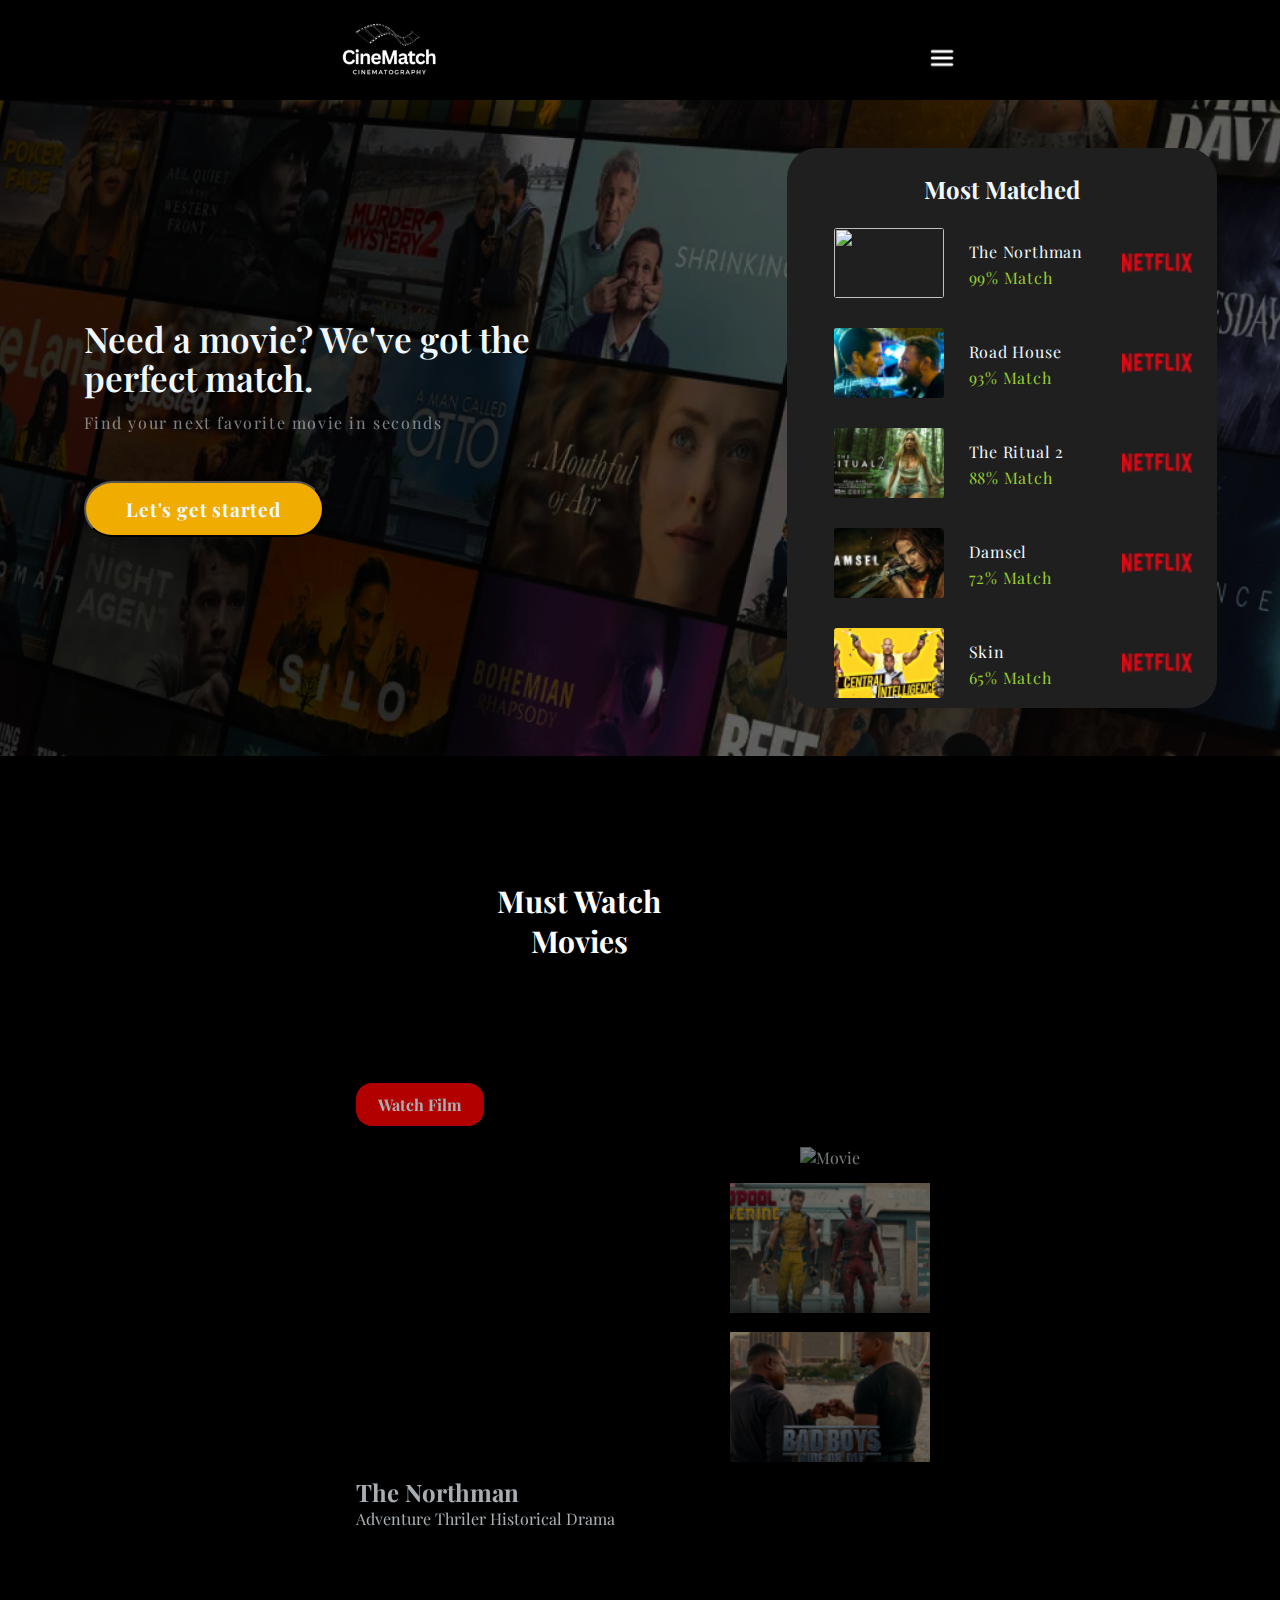
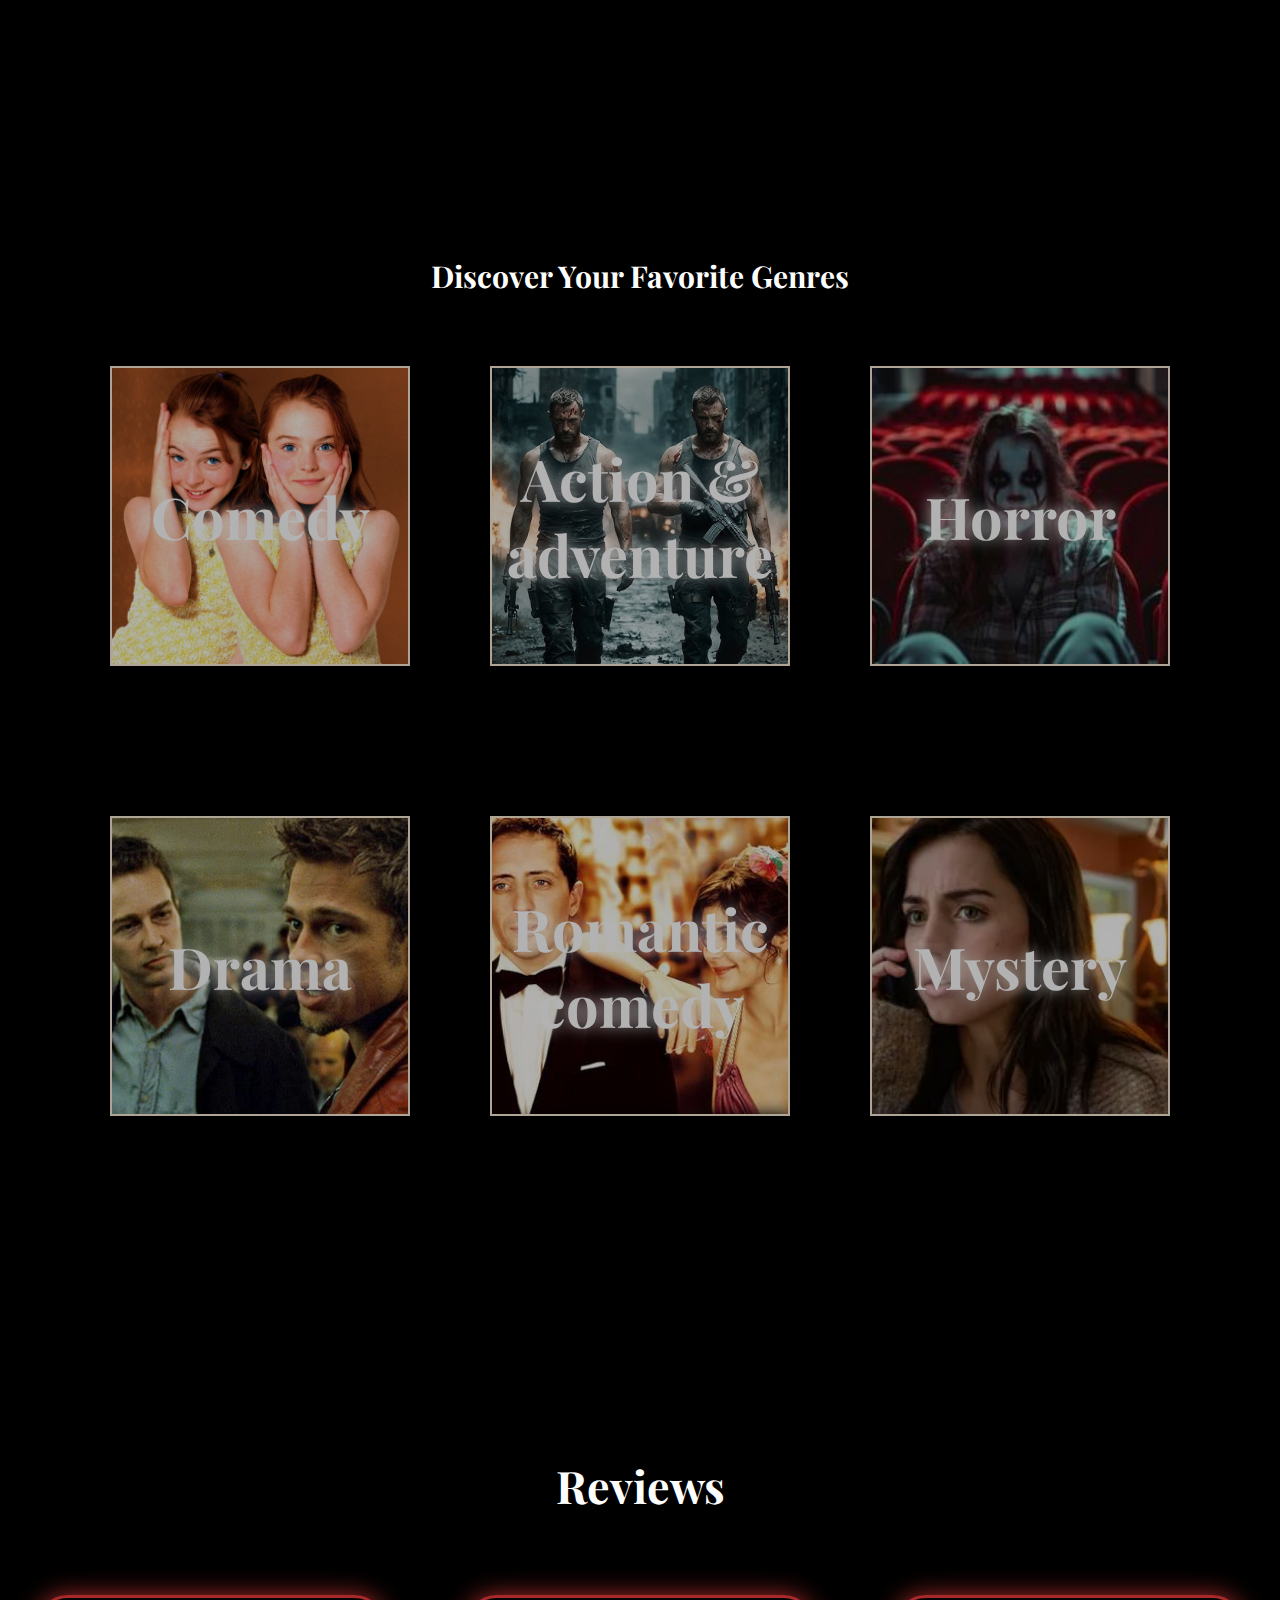
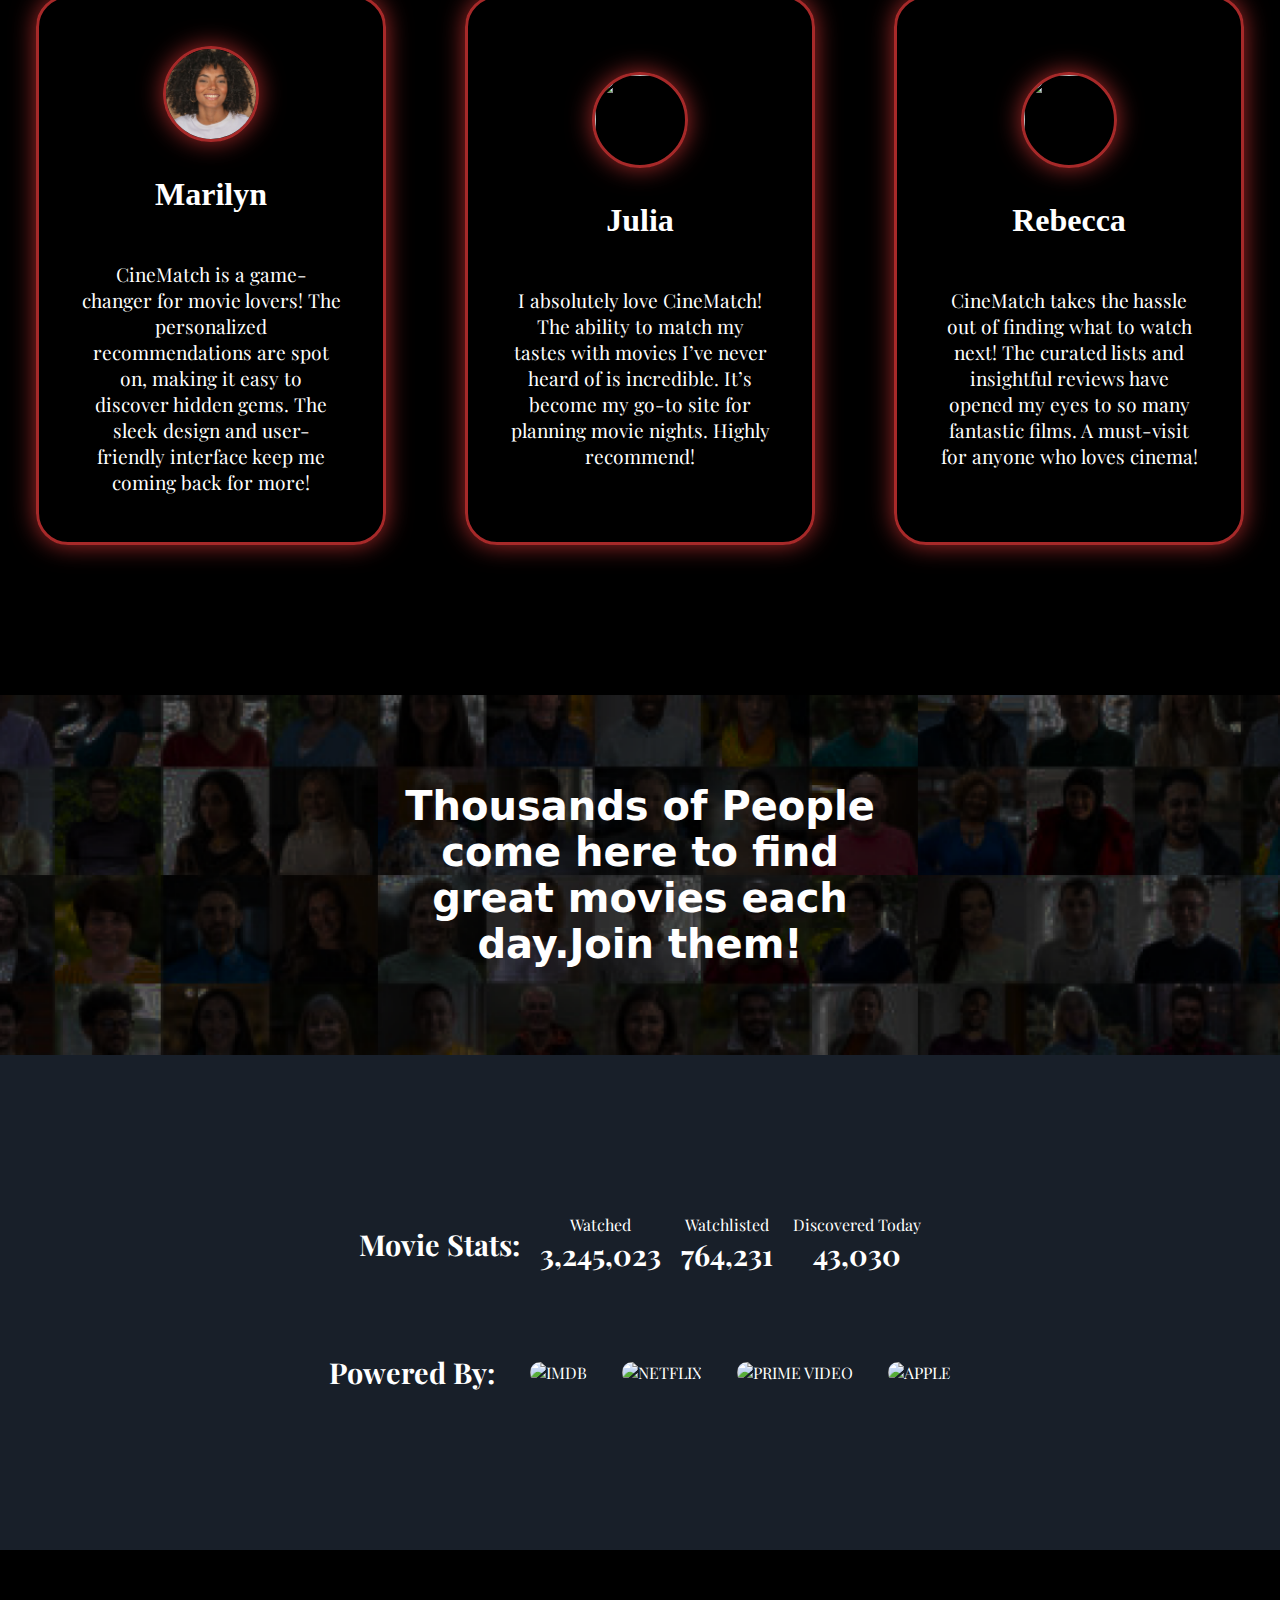
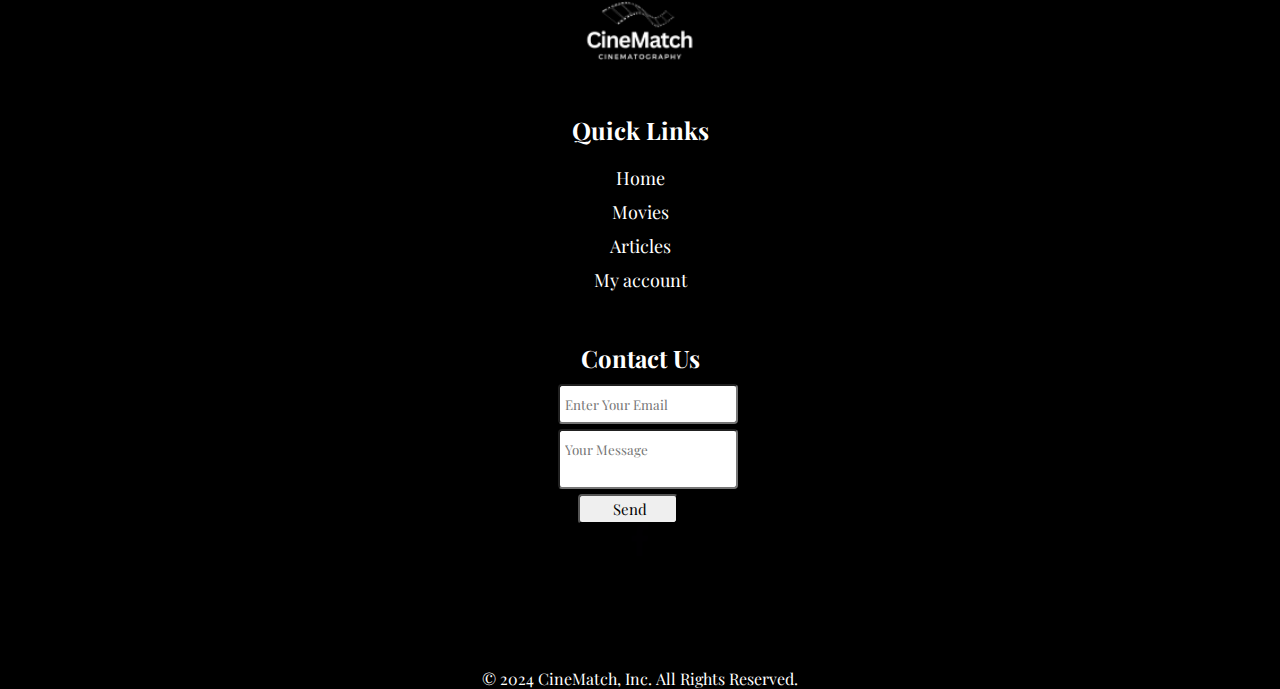
==== commit 75afca5e: "100th commit" ====
--- a/Main Page/index.html
+++ b/Main Page/index.html
@@ -54,12 +54,72 @@
         <!-- first div -->
         <div class="getStartedDiv">
             <div class="getStartedDivText">
-                <h1>Need a movie? We've got the perfect match.</h1>
+                <h1>Need a movie? We've got the perfect  match.</h1>
                 <p>Find your next favorite movie in seconds</p>
             </div>
             <div class="getStartedDivBtn">
-                <button>Let's get started</button>
-            </div>
+                <button id="quizStartButton">Let's get started</button>
+            </div>
+        </div>
+
+
+        <div id="quizDiv" class="quiz-div">
+            <img style="cursor:pointer" id="exitBtn" src="/images/exit.png" alt="">
+            <h1 class="quiz-div-h1">Welcome to the Cinematic Experience</h1>
+            <form class="quiz-form">
+                <!--div of first question - How are you today-->
+                <div class="question feeling-quesion">
+                    <p>1. How Are You Today?</p>
+                    <!--good-->
+                    <input id="Good" type="radio" name="feeling" value = "Good" >
+                    <label for="Good">Good</label> <br> 
+                    <!--great-->
+                    <input id="Great" type="radio" name="feeling" value="Great">
+                    <label for="Great">Great</label> <br>
+                    <!--Sad-->
+                    <input id="Sad" type="radio" value="Sad" name="Sad">
+                    <label for="Sad">Sad</label> <br>
+                    <!--Okay-->
+                    <input id="Okay" type="radio" value="Okay" name="Okay">
+                    <label for="Okay">Okay</label>
+                </div>
+
+                <!--divs of second section - Question about genre-->
+                <div class=" question genre-question">
+                    <p>2. Please choose a genre:</p>
+                    <!--Comedy-->
+                    <input id="Comedy" type="radio" name="genre" value = "Comedy" >
+                    <label for="Comedy">Comedy</label> 
+                    <!--Drama-->
+                    <input id="Drama" type="radio" name="genre" value = "Drama">
+                    <label for="Drama">Drama</label>
+                    <!--Action-->
+                    <input id="Action" type="radio" name="genre" value="Action">
+                    <label for="Action">Action</label> <br>
+                    <!--Crime-->
+                    <input id="Crime" type="radio" name="genre" value="Crime">
+                    <label for="Crime">Crime</label>
+                    <!--Romance-->
+                    <input id="Romance" type="radio" name="genre" value="Romance">
+                    <label for="Romance">Romance</label>
+                    <!--thriller-->
+                    <input id="Thriller" type="radio" name="genre" value="Thriller">
+                    <label for="Thriller">Thriller</label>
+                </div>
+                
+                <!--div of third quesiont - old or new movies-->
+                <div class=" question old-vs-new-movies-question">
+                    <p>3.Do you prefer classic films or recent releases?</p>
+                    <!--classic films-->
+                    <input id="Classic" type="radio" name="Year" value="Classic">
+                    <label for="Classic">Classic films</label> <br>
+                    <!--Recent releases-->
+                    <input id="Recent" type="radio" name="year" value="Recent">
+                    <label for="Recent">Recent releases</label>
+                </div>  
+
+                <input  class="button-inp" type="button" value="Check Result">
+            </form>
         </div>
 
         <!-- second div -->
@@ -168,14 +228,14 @@
         
         <div class="genresSectionMovies">
             <div class="genresSectionMoviesChild1">
-                <div class="comedy-genre"><h1>Comedy</h1></div>
-                <div class="action-genre"><h1>Action & adventure</h1></div>
-                <div class="horor-genre"><h1>Horror</h1></div>
+                <div class="comedy-genre"><h1 id="genre-h1">Comedy</h1></div>
+                <div class="action-genre"><h1 id="genre-h1">Action & adventure</h1></div>
+                <div class="horor-genre"><h1 id="genre-h1">Horror</h1></div>
             </div>
             <div class="genresSectionMoviesChild2">
-                <div class="drama-genre"><h1>Drama</h1></div>
-                <div class="romantic-comedy-genre"><h1>Romantic comedy</h1></div>
-                <div class="Mystery-genre"><h1>Mystery</h1></div>
+                <div class="drama-genre"><h1 id="genre-h1">Drama</h1></div>
+                <div class="romantic-comedy-genre"><h1 id="genre-h1">Romantic comedy</h1></div>
+                <div class="Mystery-genre"><h1 id="genre-h1">Mystery</h1></div>
             </div>
         </div>
     </section>
--- a/Main Page/style.css
+++ b/Main Page/style.css
@@ -1,8 +1,9 @@
+@import url('https://fonts.googleapis.com/css2?family=Montserrat:ital,wght@0,100..900;1,100..900&family=Playfair+Display:ital,wght@0,400..900;1,400..900&display=swap');
 *{
     margin: 0;
     padding: 0;
     box-sizing: border-box;
-    font-family: sans-serif;
+  font-family:Playfair Display;
 }
 :root {
     --bg-color: #080808;
@@ -14,14 +15,10 @@
     display: flex;
     flex-direction: column;
     object-fit: contain;
-}
-
-@import url('https://fonts.googleapis.com/css2?family=Montserrat:ital,wght@0,100..900;1,100..900&family=Playfair+Display:ital,wght@0,400..900;1,400..900&display=swap');
-*{
-    margin:0;
-    padding:0;
-    box-sizing:border-box;
-}
+    font-family:Playfair Display;
+}
+
+
 
 body{
     background: #000;
@@ -31,6 +28,7 @@
 }
 
 header{
+
     display:flex;
     flex-direction:row;
     justify-content:center;
@@ -126,12 +124,14 @@
 
 nav p {
     font-size:18px;
+    font-family:Playfair Display;
 
 }
 
 nav a{
     text-decoration: none;
     color:#fff;
+    font-family:Playfair Display;
 }
 
 
@@ -139,6 +139,7 @@
 
 
 .firstSection {
+    position:relative;
     background-image: url(/images/header-background.png);
     background-repeat: no-repeat;
     background-position: center;
@@ -151,18 +152,20 @@
     width: auto;
     flex-wrap: wrap;
     padding: 3rem;
+    gap:0%;
 }
 .getStartedDivText > h1{
-    font-size: 2.2rem;
-    width: 60%;
+    font-size:3rem;
     padding-bottom: 15px;
-    line-height: 3.2rem;
+    line-height:50px;
     font-weight: 600;
-    font-family: 'Trebuchet MS', 'Lucida Sans Unicode', 'Lucida Grande', 'Lucida Sans', Arial, sans-serif;
+    font-family:Playfair Display;
+    width:60%;
 }
 .getStartedDivText > p{
     opacity: 0.5;
     letter-spacing: 0.1rem;
+    font-family:Playfair Display;
 }
 .getStartedDivBtn > button{
     padding: 13px;
@@ -176,6 +179,7 @@
     border-radius: 30px;
     cursor: pointer;
     transition: 0.25s;
+    font-family:Playfair Display;
 }
 .getStartedDivBtn>button:hover{
     background-color:#A72929;
@@ -188,6 +192,82 @@
     align-items: start;
     margin: 20px;
 }
+
+
+/* stylign the divd of quiz */
+
+.quiz-div{
+    position:absolute;
+    display:flex;
+    flex-direction:column;
+    justify-content: center;
+    align-items:center;
+    width:800px;
+    height:720px;
+    background-color:#000;
+    border-radius:3px;
+    color:#000;
+    box-shadow: 0px 0px 15px #A72929;
+    color:#fff;
+    display:none;
+}
+
+.quiz-div-h1{
+    font-size:30px;
+    text-shadow: 0px 0px 15px #A72929;
+}
+
+.quiz-form{
+    margin-top:20px;
+    display:flex;
+    flex-direction:column;
+}
+
+.question{
+    margin-top:30px;
+ 
+}
+
+.question p{
+    font-size:30px;
+    font-family:Playfair Display;
+
+}
+input{
+    margin-top:15px;
+    margin-left:15px;
+}
+label{
+    font-family:Playfair Display;
+    font-size:22px;
+}
+
+.quiz-div img{
+    margin-left:90%;
+    margin-top:0px;
+}
+
+.button-inp{
+    width:200px;
+    height:46px;
+    margin-left:200px;
+    margin-top:50px;
+    margin-bottom:20px;
+    font-family:Playfair Display;
+    font-size:18px;
+    border-radius:3px;
+    background-color: #F0AC00;
+    color:#fff;
+    border:none;
+    font-weight: bold;
+    transition:0.5s;
+}
+
+.button-inp:hover{
+    cursor:pointer;
+    background-color: #A72929;
+}
+/*******************************************/
 .mostMatchedDiv{
     display: flex;
     flex-direction: column;
@@ -225,6 +305,7 @@
 .mostMatchedDivTitle > h2{
   margin-bottom:10px;
   margin-top:10px;
+  font-family:Playfair Display;
 }
 .mostMatchedDivMoviesPlatform > img{
     width: 70px;
@@ -235,14 +316,17 @@
     width:100%;
     line-height:1rem;
     letter-spacing: 0.05rem; 
+    font-family:Playfair Display;
 }
 .mostMatchedDivMoviesText > p:nth-child(1){
     color: aliceblue;
     width:8rem;
+    font-family:Playfair Display;
 }
 .mostMatchedDivMoviesText>p:nth-child(2) {
     color: yellowgreen;
     margin-top:10px;
+    font-family:Playfair Display;
 }
 
 /*SECOND SECTION */
@@ -463,7 +547,9 @@
     margin: 100px;
     width: 80%;
     margin-left:200px;
-}
+    font-family:Playfair Display;
+}
+
 .M{
     background-color: black;
     height: 200px;
@@ -471,6 +557,7 @@
     font-weight: bolder;
     font-size: 2rem;
     padding: 10px;
+
 }
 
 
@@ -485,6 +572,7 @@
 .genresSectionTitle > h1{
     font-weight: bolder;
     font-size: 2.6rem;
+    font-family:Playfair Display;
 
 }
 .genresSectionMovies{
@@ -505,6 +593,7 @@
     gap: 5rem;
     text-align: center;
     flex-wrap: wrap;
+    font-family:Playfair Display;
 }
 .genresSectionMoviesChild1 > div{
     width: 300px;
@@ -519,7 +608,7 @@
     font-size: 1.8rem;
     cursor: pointer;
     transition: 0.5s;
-    filter:brightness(60%)
+    /* filter:brightness(60%) */
 }
 
 .genresSectionMoviesChild2 {
@@ -564,7 +653,12 @@
     background-size: cover;
     align-items: center;
     justify-content: center;
-    filter:brightness(60%)
+    filter:brightness(70%)
+}
+
+#genre-h1{
+    filter:brightness(3);
+    text-shadow: 0px 0px 15px #fff;
 }
 
 .action-genre{
@@ -575,7 +669,7 @@
     background-size: cover;
     align-items: center;
     justify-content: center;
-    filter:brightness(60%)
+    filter:brightness(70%)
 }
 
 .horor-genre{
@@ -586,7 +680,7 @@
     background-size: cover;
     align-items: center;
     justify-content: center;
-    filter:brightness(60%)
+    filter:brightness(70%)
 }
 
 .drama-genre{
@@ -597,7 +691,7 @@
     background-size: cover;
     align-items: center;
     justify-content: center;
-    filter:brightness(60%)
+    filter:brightness(70%)
 }
 
 .romantic-comedy-genre{
@@ -608,7 +702,7 @@
     background-size: cover;
     align-items: center;
     justify-content: center;
-    filter:brightness(60%)
+    filter:brightness(70%)
 }
 
 .Mystery-genre{
@@ -619,8 +713,10 @@
     background-size: cover;
     align-items: center;
     justify-content: center;
-    filter:brightness(60%)
-}
+    filter:brightness(70%)
+}
+
+
 
 .testimonials-box {
     background-size: cover;
@@ -629,11 +725,12 @@
     align-items: center;
     flex-direction: column;
     flex-wrap: wrap;
-  
+    font-family:Playfair Display;
 }
 
 .testimonials .heading {
     margin-bottom: 5rem;
+    font-family:Playfair Display;
 }
 
 .testimonials-box img {
@@ -945,4 +1042,4 @@
 #button-input:hover{
     background-color: #A72929;
     cursor:pointer;
-}+}
--- a/Main Page/index-media.css
+++ b/Main Page/index-media.css
@@ -286,6 +286,8 @@
 
 
 @media(min-width:1500px){
+    body{ font-family:Playfair Display;
+    }
     .header{
         overflow-x: hidden;
         overflow-y: hidden;
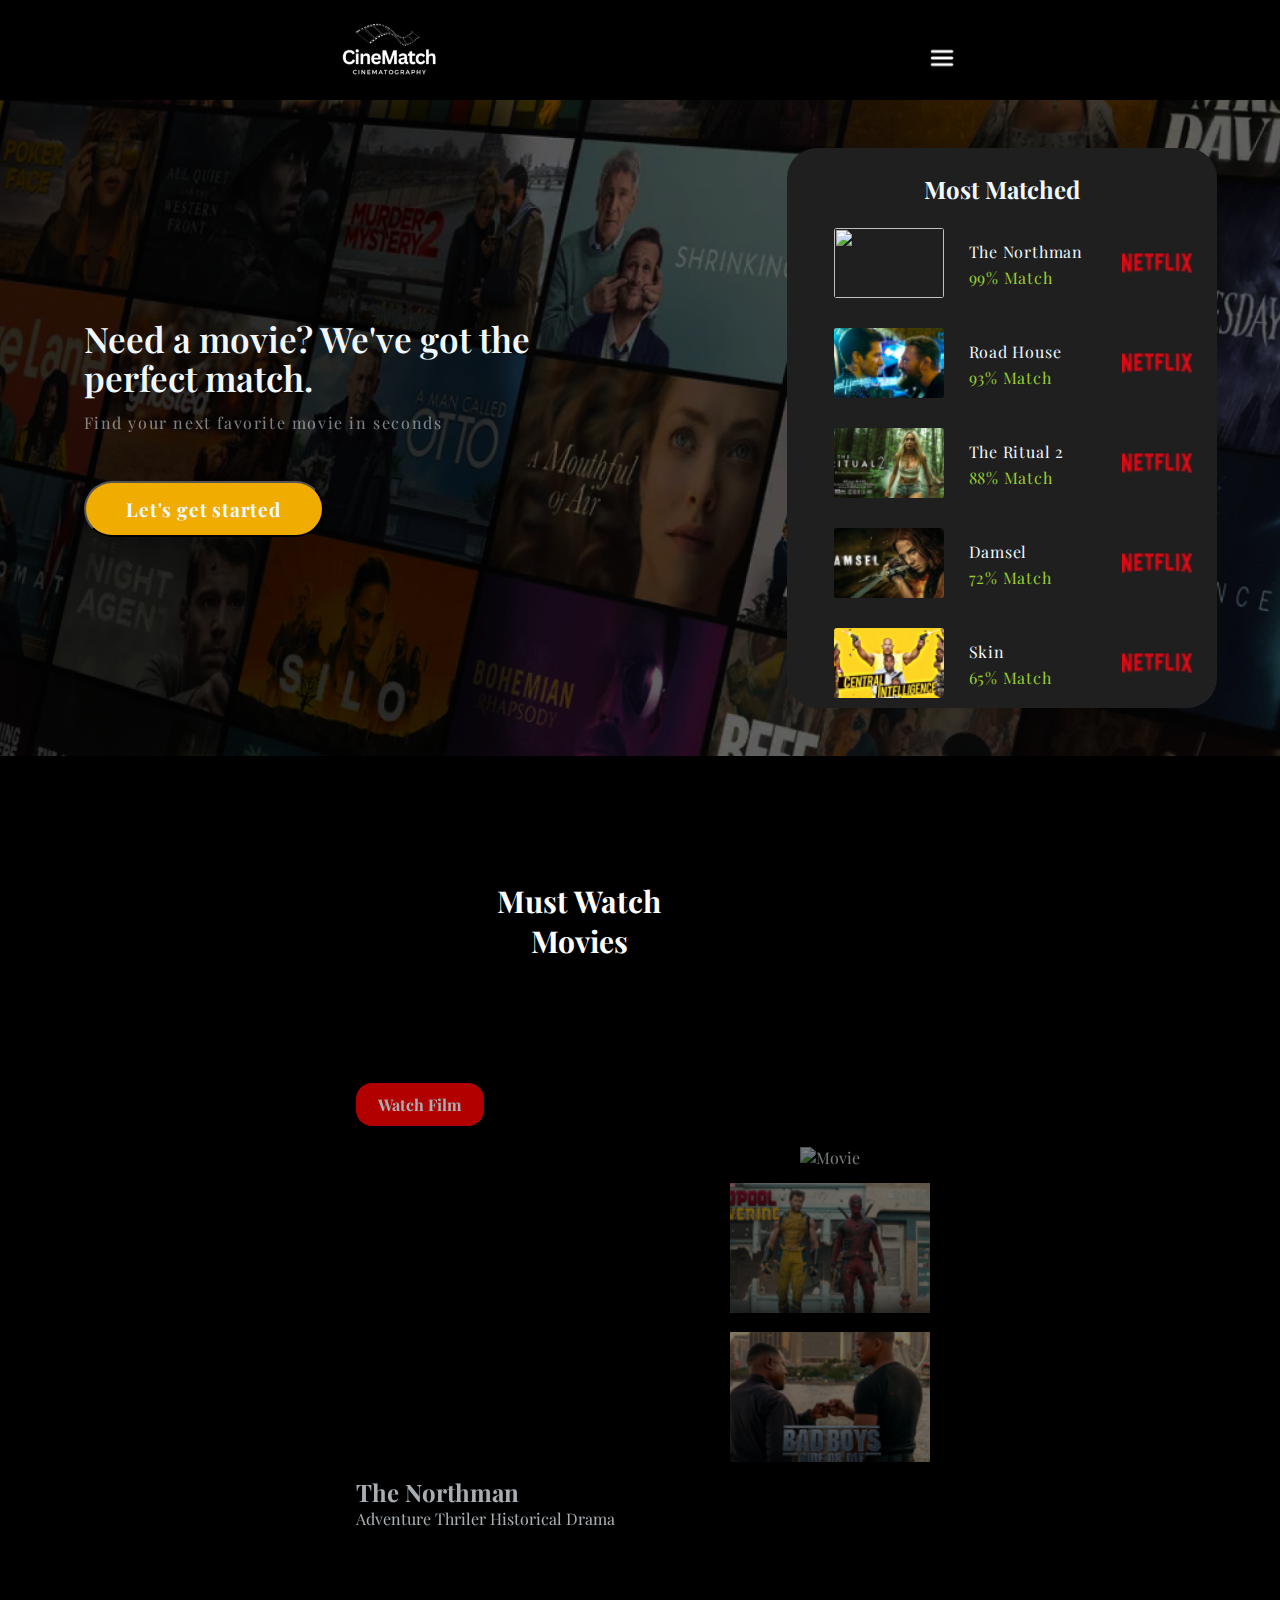
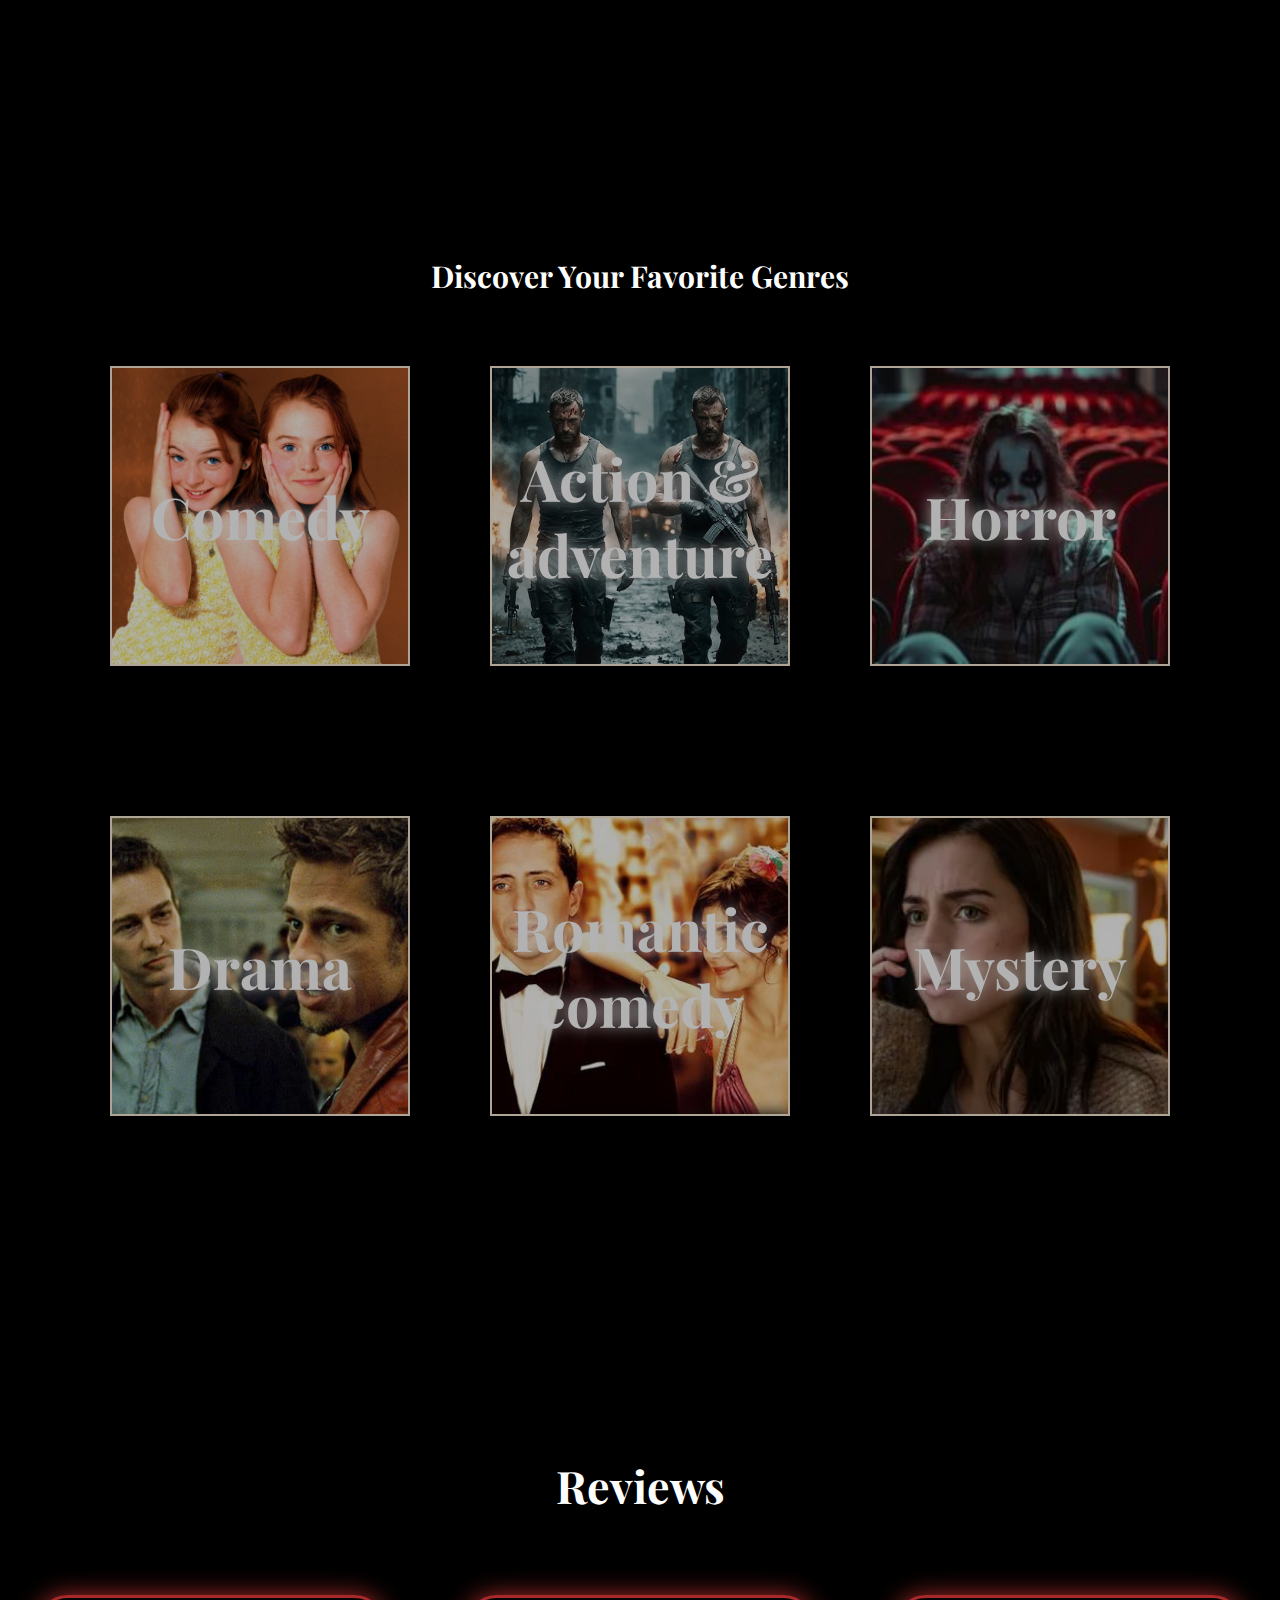
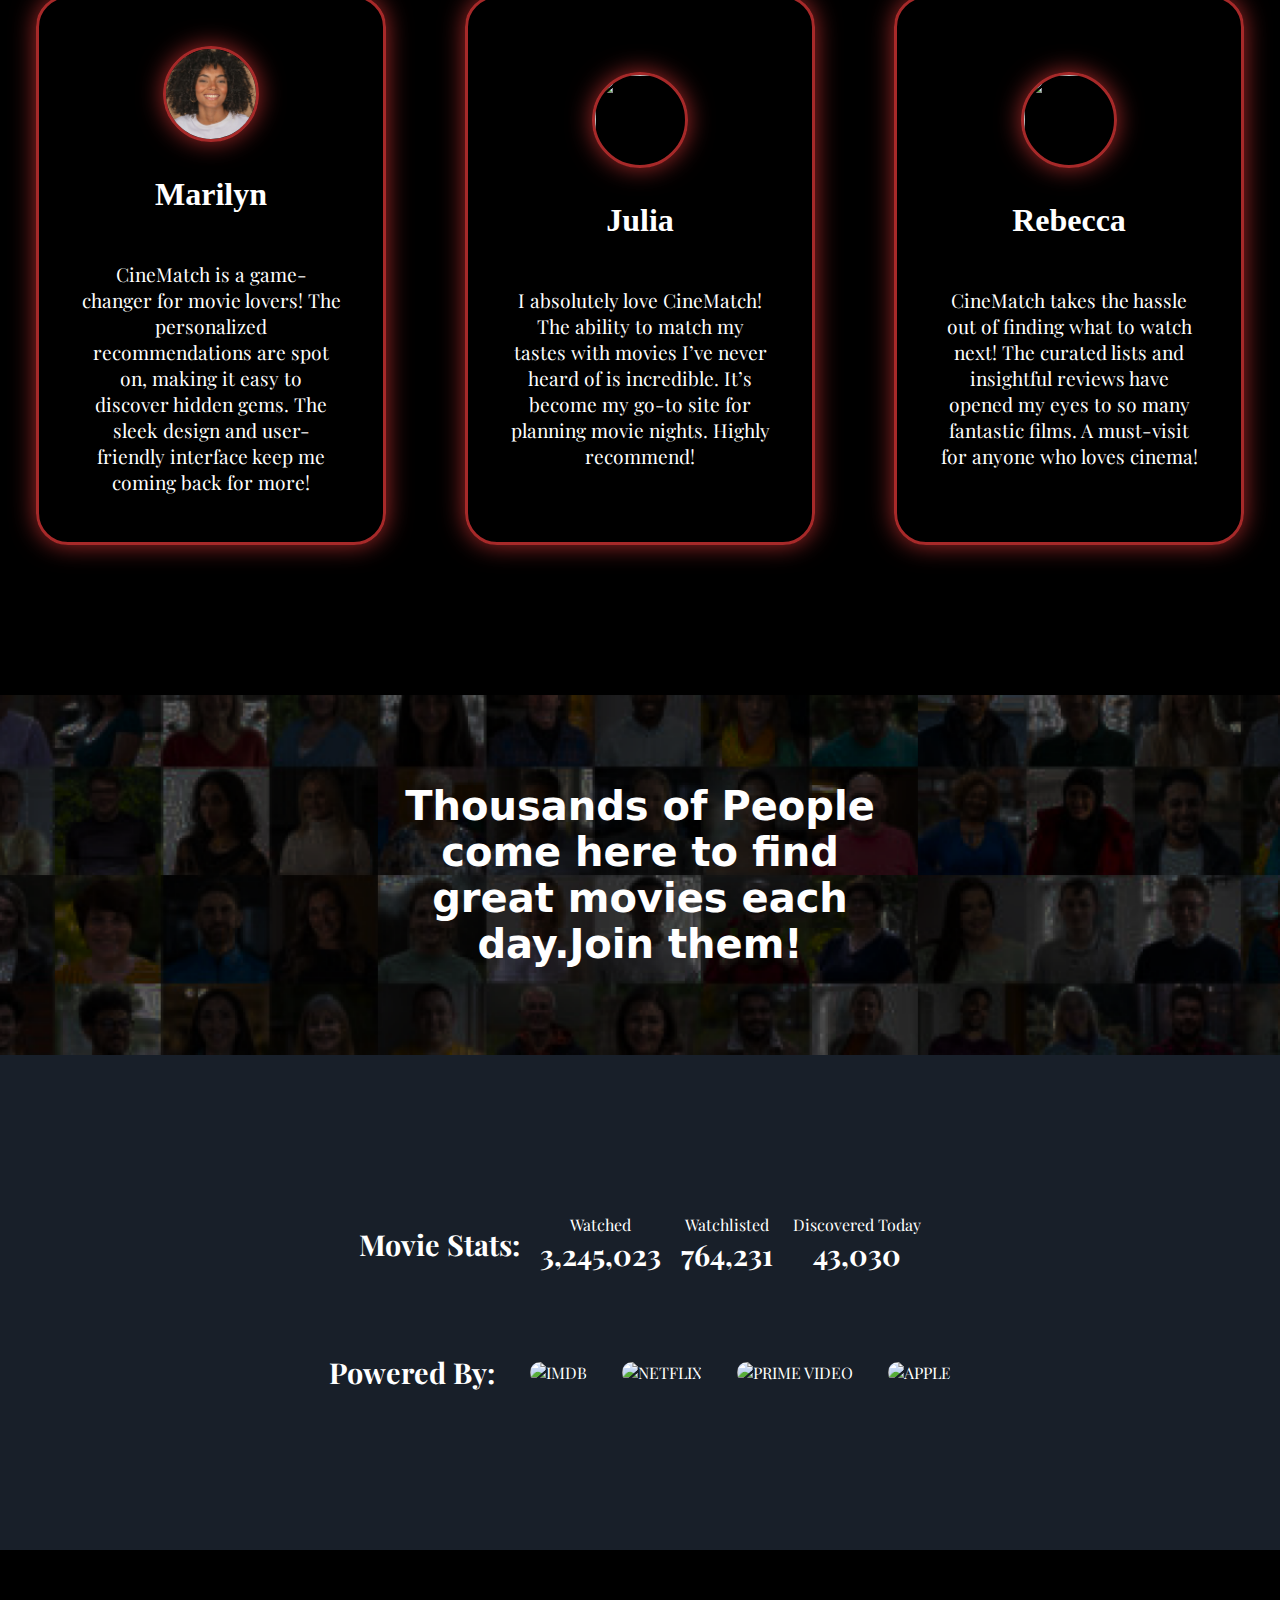
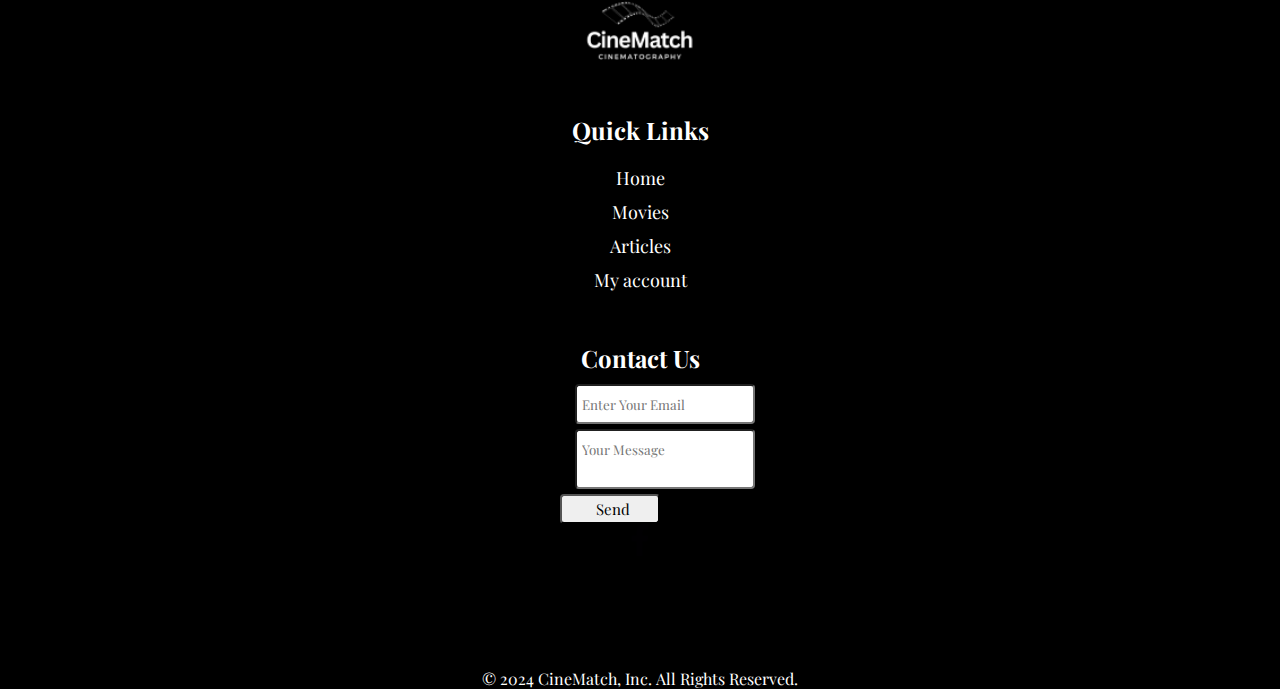
==== commit 7c3bf746: "111th commit" ====
--- a/Main Page/index.html
+++ b/Main Page/index.html
@@ -65,28 +65,27 @@
 
         <div id="quizDiv" class="quiz-div">
             <img style="cursor:pointer" id="exitBtn" src="/images/exit.png" alt="">
-            <h1 class="quiz-div-h1">Welcome to the Cinematic Experience</h1>
             <form class="quiz-form">
                 <!--div of first question - How are you today-->
-                <div class="question feeling-quesion">
-                    <p>1. How Are You Today?</p>
+                <div style="display:none" class="question feeling-quesion">
+                    <p>How Are You Today?</p>
                     <!--good-->
                     <input id="Good" type="radio" name="feeling" value = "Good" >
-                    <label for="Good">Good</label> <br> 
+                    <label for="Good">I'm feeling good.</label> <br> 
                     <!--great-->
                     <input id="Great" type="radio" name="feeling" value="Great">
-                    <label for="Great">Great</label> <br>
+                    <label for="Great">I'm feeling great</label> <br>
                     <!--Sad-->
-                    <input id="Sad" type="radio" value="Sad" name="Sad">
-                    <label for="Sad">Sad</label> <br>
+                    <input id="Sad" type="radio" value="Sad" name="feeling">
+                    <label for="Sad">I'm a bit sad.</label> <br>
                     <!--Okay-->
-                    <input id="Okay" type="radio" value="Okay" name="Okay">
-                    <label for="Okay">Okay</label>
+                    <input id="Okay" type="radio" value="Okay" name="feeling">
+                    <label for="Okay">I'm doing okay.</label>
                 </div>
 
                 <!--divs of second section - Question about genre-->
-                <div class=" question genre-question">
-                    <p>2. Please choose a genre:</p>
+                <div style="display:none" class=" question genre-question">
+                    <p>Please choose a genre</p>
                     <!--Comedy-->
                     <input id="Comedy" type="radio" name="genre" value = "Comedy" >
                     <label for="Comedy">Comedy</label> 
@@ -108,17 +107,19 @@
                 </div>
                 
                 <!--div of third quesiont - old or new movies-->
-                <div class=" question old-vs-new-movies-question">
-                    <p>3.Do you prefer classic films or recent releases?</p>
+                <div style="display:none" class=" question old-vs-new-movies-question">
+                    <p>Do you prefer classic films or recent releases?</p>
                     <!--classic films-->
                     <input id="Classic" type="radio" name="Year" value="Classic">
-                    <label for="Classic">Classic films</label> <br>
+                    <label for="Classic">Classic films</label> 
                     <!--Recent releases-->
                     <input id="Recent" type="radio" name="year" value="Recent">
                     <label for="Recent">Recent releases</label>
                 </div>  
 
-                <input  class="button-inp" type="button" value="Check Result">
+                <input id="nextBtn" class="button-inp" type="button" value="Next">
+
+        
             </form>
         </div>
 
--- a/Main Page/style.css
+++ b/Main Page/style.css
@@ -93,7 +93,7 @@
     flex-direction:row;
     justify-content:center;
     align-items:center;
-
+    margin-top:-30px;
 }
 
 .search-input{
@@ -107,9 +107,10 @@
 
 .search-div img{
     position:absolute;
-    left:90%;
+    left:92%;
     width:15px;
     height:16px;
+    margin-top:30px;
 }
 
 /* navbar */
@@ -202,8 +203,8 @@
     flex-direction:column;
     justify-content: center;
     align-items:center;
-    width:800px;
-    height:720px;
+    width:700px;
+    height:auto;
     background-color:#000;
     border-radius:3px;
     color:#000;
@@ -212,14 +213,12 @@
     display:none;
 }
 
-.quiz-div-h1{
-    font-size:30px;
-    text-shadow: 0px 0px 15px #A72929;
-}
 
 .quiz-form{
     margin-top:20px;
     display:flex;
+    justify-content: center;
+    align-items: center;
     flex-direction:column;
 }
 
@@ -229,32 +228,33 @@
 }
 
 .question p{
-    font-size:30px;
-    font-family:Playfair Display;
-
+    font-size:40px;
+    font-family:Playfair Display;
+    margin-bottom:15px;
 }
 input{
-    margin-top:15px;
-    margin-left:15px;
+    margin-top:30px;
+    margin-left:50px;
 }
 label{
     font-family:Playfair Display;
-    font-size:22px;
+    font-size:29px;
+    margin-left:20px;
 }
 
 .quiz-div img{
     margin-left:90%;
-    margin-top:0px;
+    margin-top:10px;
 }
 
 .button-inp{
     width:200px;
     height:46px;
-    margin-left:200px;
+    margin-left:0px;
     margin-top:50px;
     margin-bottom:20px;
     font-family:Playfair Display;
-    font-size:18px;
+    font-size:20px;
     border-radius:3px;
     background-color: #F0AC00;
     color:#fff;
@@ -266,6 +266,18 @@
 .button-inp:hover{
     cursor:pointer;
     background-color: #A72929;
+}
+
+.genre-question p{
+    margin-left:90px;
+}
+
+.old-vs-new-movies-question p{
+    text-align: center;
+}
+
+.old-vs-new-movies-question input{
+    margin-left:80px;
 }
 /*******************************************/
 .mostMatchedDiv{
